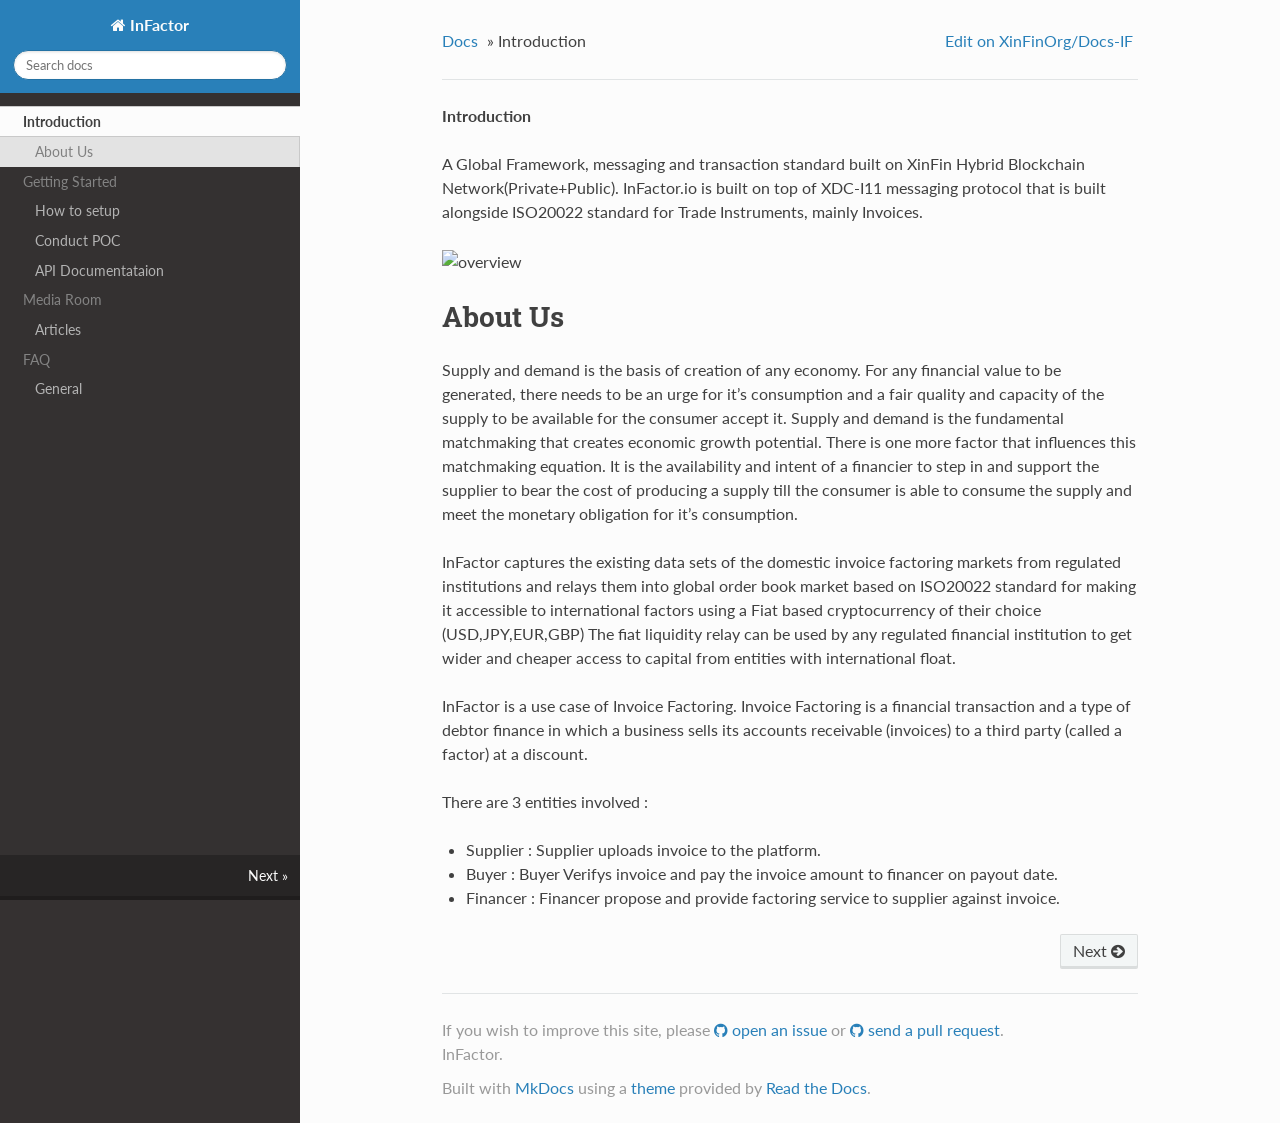
==== site/index.html @ 22b74831 "Site Uploaded" ====
<!DOCTYPE html>
<!--[if IE 8]><html class="no-js lt-ie9" lang="en" > <![endif]-->
<!--[if gt IE 8]><!--> <html class="no-js" lang="en" > <!--<![endif]-->
<head>
  <meta charset="utf-8">
  <meta http-equiv="X-UA-Compatible" content="IE=edge">
  <meta name="viewport" content="width=device-width, initial-scale=1.0">
  <meta name="description" content="InFactor is a use case of Invoice Factoring.">
  
  <link rel="shortcut icon" href="img/favicon.ico">
  <title>Introduction - InFactor</title>
  <link href='https://fonts.googleapis.com/css?family=Lato:400,700|Roboto+Slab:400,700|Inconsolata:400,700' rel='stylesheet' type='text/css'>

  <link rel="stylesheet" href="css/theme.css" type="text/css" />
  <link rel="stylesheet" href="css/theme_extra.css" type="text/css" />
  <link rel="stylesheet" href="//cdnjs.cloudflare.com/ajax/libs/highlight.js/9.12.0/styles/github.min.css">
  <link href="https://maxcdn.bootstrapcdn.com/font-awesome/4.6.1/css/font-awesome.min.css" rel="stylesheet">
  <link href="css/style.css" rel="stylesheet">
  
  <script>
    // Current page data
    var mkdocs_page_name = "Introduction";
    var mkdocs_page_input_path = "index.md";
    var mkdocs_page_url = "/";
  </script>
  
  <script src="js/jquery-2.1.1.min.js" defer></script>
  <script src="js/modernizr-2.8.3.min.js" defer></script>
  <script src="//cdnjs.cloudflare.com/ajax/libs/highlight.js/9.12.0/highlight.min.js"></script>
  <script>hljs.initHighlightingOnLoad();</script> 
  
</head>

<body class="wy-body-for-nav" role="document">

  <div class="wy-grid-for-nav">

    
    <nav data-toggle="wy-nav-shift" class="wy-nav-side stickynav">
      <div class="wy-side-nav-search">
        <a href="." class="icon icon-home"> InFactor</a>
        <div role="search">
  <form id ="rtd-search-form" class="wy-form" action="./search.html" method="get">
    <input type="text" name="q" placeholder="Search docs" title="Type search term here" />
  </form>
</div>
      </div>

      <div class="wy-menu wy-menu-vertical" data-spy="affix" role="navigation" aria-label="main navigation">
	<ul class="current">
	  
          
            <li class="toctree-l1 current">
		
    <a class="current" href=".">Introduction</a>
    <ul class="subnav">
            
    <li class="toctree-l2"><a href="#about-us">About Us</a></li>
    

    </ul>
	    </li>
          
            <li class="toctree-l1">
		
    <span class="caption-text">Getting Started</span>
    <ul class="subnav">
                <li class="">
                    
    <a class="" href="Guide/how_to_setup/">How to setup</a>
                </li>
                <li class="">
                    
    <a class="" href="Guide/Conduct_POC/">Conduct POC</a>
                </li>
                <li class="">
                    
    <a class="" href="Guide/API/">API Documentataion</a>
                </li>
    </ul>
	    </li>
          
            <li class="toctree-l1">
		
    <span class="caption-text">Media Room</span>
    <ul class="subnav">
                <li class="">
                    
    <a class="" href="Media/Articles/">Articles</a>
                </li>
    </ul>
	    </li>
          
            <li class="toctree-l1">
		
    <span class="caption-text">FAQ</span>
    <ul class="subnav">
                <li class="">
                    
    <a class="" href="faq/General/">General</a>
                </li>
    </ul>
	    </li>
          
        </ul>
      </div>
      &nbsp;
    </nav>

    <section data-toggle="wy-nav-shift" class="wy-nav-content-wrap">

      
      <nav class="wy-nav-top" role="navigation" aria-label="top navigation">
        <i data-toggle="wy-nav-top" class="fa fa-bars"></i>
        <a href=".">InFactor</a>
      </nav>

      
      <div class="wy-nav-content">
        <div class="rst-content">
          <div role="navigation" aria-label="breadcrumbs navigation">
  <ul class="wy-breadcrumbs">
    <li><a href=".">Docs</a> &raquo;</li>
    
      
    
    <li>Introduction</li>
    <li class="wy-breadcrumbs-aside">
      
        <a href="https://github.com/XinFinOrg/Docs-IF/edit/master/docs/index.md"> Edit on XinFinOrg/Docs-IF</a>
      
    </li>
  </ul>
  <hr/>
</div>
          <div role="main">
            <div class="section">
              
                <p><strong>Introduction</strong></p>
<p>A Global Framework, messaging and transaction standard built on XinFin Hybrid Blockchain Network(Private+Public).
InFactor.io is built on top of XDC-I11 messaging protocol that is built alongside ISO20022 standard for Trade Instruments, mainly Invoices. </p>
<p><img alt="overview" src="/assets/home.jpg" /></p>
<h1 id="about-us"><strong>About Us</strong><a class="headerlink" href="#about-us" title="Permanent link">&para;</a></h1>
<p>Supply and demand is the basis of creation of any economy. For any financial value to be generated, there needs to be an urge for it&rsquo;s consumption and a fair quality and capacity of the supply to be available for the consumer accept it. Supply and demand is the fundamental matchmaking that creates economic growth potential. There is one more factor that influences this matchmaking equation. It is the availability and intent of a financier to step in and support the supplier to bear the cost of producing a supply till the consumer is able to consume the supply and meet the monetary obligation for it&rsquo;s consumption.</p>
<p>InFactor captures the existing data sets of the domestic invoice factoring markets from regulated institutions and relays them into global order book market based on ISO20022 standard for making it accessible to international factors using a Fiat based cryptocurrency of their choice (USD,JPY,EUR,GBP) The fiat liquidity relay can be used by any regulated financial institution to get wider and cheaper access to capital from entities with international float. </p>
<p>InFactor is a use case of Invoice Factoring. Invoice Factoring is a financial transaction and a type of debtor finance in which a business sells its accounts receivable (invoices) to a third party (called a factor) at a discount.</p>
<p>There are 3 entities involved :</p>
<ul>
<li>
<p>Supplier : Supplier uploads invoice to the platform.</p>
</li>
<li>
<p>Buyer : Buyer Verifys invoice and pay the invoice amount to financer on payout date.</p>
</li>
<li>
<p>Financer : Financer propose and provide factoring service to supplier against invoice.</p>
</li>
</ul>
              
            </div>
          </div>
          <footer>
  
    <div class="rst-footer-buttons" role="navigation" aria-label="footer navigation">
      
        <a href="Guide/how_to_setup/" class="btn btn-neutral float-right" title="How to setup">Next <span class="icon icon-circle-arrow-right"></span></a>
      
      
    </div>
  

  <hr/>

  <div role="contentinfo">
    <!-- Copyright etc -->
    
      <p>If you wish to improve this site, please <a href="https://github.com/XinFinOrg/Docs-IF/issues/new"><i class="fa fa-github"></i> open an issue</a> or <a href="https://github.com/XinFinOrg/Docs-IF/issues/compare"><i class="fa fa-github"></i> send a pull request</a>.<br>InFactor.</p>
    
  </div>

  Built with <a href="http://www.mkdocs.org">MkDocs</a> using a <a href="https://github.com/snide/sphinx_rtd_theme">theme</a> provided by <a href="https://readthedocs.org">Read the Docs</a>.
</footer>
      
        </div>
      </div>

    </section>

  </div>

  <div class="rst-versions" role="note" style="cursor: pointer">
    <span class="rst-current-version" data-toggle="rst-current-version">
      
      
      
        <span style="margin-left: 15px"><a href="Guide/how_to_setup/" style="color: #fcfcfc">Next &raquo;</a></span>
      
    </span>
</div>
    <script>var base_url = '.';</script>
    <script src="js/theme.js" defer></script>
      <script src="js/MathJax.js?config=TeX-AMS_HTML" defer></script>
      <script src="search/main.js" defer></script>

</body>
</html>

<!--
MkDocs version : 1.0.4
Build Date UTC : 2019-03-15 07:46:14
-->
---- site/css/theme.css ----
/*
 * This file is copied from the upstream ReadTheDocs Sphinx
 * theme. To aid upgradability this file should *not* be edited.
 * modifications we need should be included in theme_extra.css.
 *
 * https://github.com/rtfd/readthedocs.org/blob/master/readthedocs/core/static/core/css/theme.css
 */

*{-webkit-box-sizing:border-box;-moz-box-sizing:border-box;box-sizing:border-box}article,aside,details,figcaption,figure,footer,header,hgroup,nav,section{display:block}audio,canvas,video{display:inline-block;*display:inline;*zoom:1}audio:not([controls]){display:none}[hidden]{display:none}*{-webkit-box-sizing:border-box;-moz-box-sizing:border-box;box-sizing:border-box}html{font-size:100%;-webkit-text-size-adjust:100%;-ms-text-size-adjust:100%}body{margin:0}a:hover,a:active{outline:0}abbr[title]{border-bottom:1px dotted}b,strong{font-weight:bold}blockquote{margin:0}dfn{font-style:italic}ins{background:#ff9;color:#000;text-decoration:none}mark{background:#ff0;color:#000;font-style:italic;font-weight:bold}pre,code,.rst-content tt,kbd,samp{font-family:monospace,serif;_font-family:"courier new",monospace;font-size:1em}pre{white-space:pre}q{quotes:none}q:before,q:after{content:"";content:none}small{font-size:85%}sub,sup{font-size:75%;line-height:0;position:relative;vertical-align:baseline}sup{top:-0.5em}sub{bottom:-0.25em}ul,ol,dl{margin:0;padding:0;list-style:none;list-style-image:none}li{list-style:none}dd{margin:0}img{border:0;-ms-interpolation-mode:bicubic;vertical-align:middle;max-width:100%}svg:not(:root){overflow:hidden}figure{margin:0}form{margin:0}fieldset{border:0;margin:0;padding:0}label{cursor:pointer}legend{border:0;*margin-left:-7px;padding:0;white-space:normal}button,input,select,textarea{font-size:100%;margin:0;vertical-align:baseline;*vertical-align:middle}button,input{line-height:normal}button,input[type="button"],input[type="reset"],input[type="submit"]{cursor:pointer;-webkit-appearance:button;*overflow:visible}button[disabled],input[disabled]{cursor:default}input[type="checkbox"],input[type="radio"]{box-sizing:border-box;padding:0;*width:13px;*height:13px}input[type="search"]{-webkit-appearance:textfield;-moz-box-sizing:content-box;-webkit-box-sizing:content-box;box-sizing:content-box}input[type="search"]::-webkit-search-decoration,input[type="search"]::-webkit-search-cancel-button{-webkit-appearance:none}button::-moz-focus-inner,input::-moz-focus-inner{border:0;padding:0}textarea{overflow:auto;vertical-align:top;resize:vertical}table{border-collapse:collapse;border-spacing:0}td{vertical-align:top}.chromeframe{margin:0.2em 0;background:#ccc;color:#000;padding:0.2em 0}.ir{display:block;border:0;text-indent:-999em;overflow:hidden;background-color:transparent;background-repeat:no-repeat;text-align:left;direction:ltr;*line-height:0}.ir br{display:none}.hidden{display:none !important;visibility:hidden}.visuallyhidden{border:0;clip:rect(0 0 0 0);height:1px;margin:-1px;overflow:hidden;padding:0;position:absolute;width:1px}.visuallyhidden.focusable:active,.visuallyhidden.focusable:focus{clip:auto;height:auto;margin:0;overflow:visible;position:static;width:auto}.invisible{visibility:hidden}.relative{position:relative}big,small{font-size:100%}@media print{html,body,section{background:none !important}*{box-shadow:none !important;text-shadow:none !important;filter:none !important;-ms-filter:none !important}a,a:visited{text-decoration:underline}.ir a:after,a[href^="javascript:"]:after,a[href^="#"]:after{content:""}pre,blockquote{page-break-inside:avoid}thead{display:table-header-group}tr,img{page-break-inside:avoid}img{max-width:100% !important}@page{margin:0.5cm}p,h2,h3{orphans:3;widows:3}h2,h3{page-break-after:avoid}}.fa:before,.rst-content .admonition-title:before,.rst-content h1 .headerlink:before,.rst-content h2 .headerlink:before,.rst-content h3 .headerlink:before,.rst-content h4 .headerlink:before,.rst-content h5 .headerlink:before,.rst-content h6 .headerlink:before,.rst-content dl dt .headerlink:before,.icon:before,.wy-dropdown .caret:before,.wy-inline-validate.wy-inline-validate-success .wy-input-context:before,.wy-inline-validate.wy-inline-validate-danger .wy-input-context:before,.wy-inline-validate.wy-inline-validate-warning .wy-input-context:before,.wy-inline-validate.wy-inline-validate-info .wy-input-context:before,.wy-alert,.rst-content .note,.rst-content .attention,.rst-content .caution,.rst-content .danger,.rst-content .error,.rst-content .hint,.rst-content .important,.rst-content .tip,.rst-content .warning,.rst-content .seealso,.rst-content .admonition-todo,.btn,input[type="text"],input[type="password"],input[type="email"],input[type="url"],input[type="date"],input[type="month"],input[type="time"],input[type="datetime"],input[type="datetime-local"],input[type="week"],input[type="number"],input[type="search"],input[type="tel"],input[type="color"],select,textarea,.wy-menu-vertical li.on a,.wy-menu-vertical li.current>a,.wy-side-nav-search>a,.wy-side-nav-search .wy-dropdown>a,.wy-nav-top a{-webkit-font-smoothing:antialiased}.clearfix{*zoom:1}.clearfix:before,.clearfix:after{display:table;content:""}.clearfix:after{clear:both}/*!
 *  Font Awesome 4.1.0 by @davegandy - http://fontawesome.io - @fontawesome
 *  License - http://fontawesome.io/license (Font: SIL OFL 1.1, CSS: MIT License)
 */@font-face{font-family:'FontAwesome';src:url("../fonts/fontawesome-webfont.eot?v=4.1.0");src:url("../fonts/fontawesome-webfont.eot?#iefix&v=4.1.0") format("embedded-opentype"),url("../fonts/fontawesome-webfont.woff?v=4.1.0") format("woff"),url("../fonts/fontawesome-webfont.ttf?v=4.1.0") format("truetype"),url("../fonts/fontawesome-webfont.svg?v=4.1.0#fontawesomeregular") format("svg");font-weight:normal;font-style:normal}.fa,.rst-content .admonition-title,.rst-content h1 .headerlink,.rst-content h2 .headerlink,.rst-content h3 .headerlink,.rst-content h4 .headerlink,.rst-content h5 .headerlink,.rst-content h6 .headerlink,.rst-content dl dt .headerlink,.icon{display:inline-block;font-family:FontAwesome;font-style:normal;font-weight:normal;line-height:1;-webkit-font-smoothing:antialiased;-moz-osx-font-smoothing:grayscale}.fa-lg{font-size:1.33333em;line-height:0.75em;vertical-align:-15%}.fa-2x{font-size:2em}.fa-3x{font-size:3em}.fa-4x{font-size:4em}.fa-5x{font-size:5em}.fa-fw{width:1.28571em;text-align:center}.fa-ul{padding-left:0;margin-left:2.14286em;list-style-type:none}.fa-ul>li{position:relative}.fa-li{position:absolute;left:-2.14286em;width:2.14286em;top:0.14286em;text-align:center}.fa-li.fa-lg{left:-1.85714em}.fa-border{padding:.2em .25em .15em;border:solid 0.08em #eee;border-radius:.1em}.pull-right{float:right}.pull-left{float:left}.fa.pull-left,.rst-content .pull-left.admonition-title,.rst-content h1 .pull-left.headerlink,.rst-content h2 .pull-left.headerlink,.rst-content h3 .pull-left.headerlink,.rst-content h4 .pull-left.headerlink,.rst-content h5 .pull-left.headerlink,.rst-content h6 .pull-left.headerlink,.rst-content dl dt .pull-left.headerlink,.pull-left.icon{margin-right:.3em}.fa.pull-right,.rst-content .pull-right.admonition-title,.rst-content h1 .pull-right.headerlink,.rst-content h2 .pull-right.headerlink,.rst-content h3 .pull-right.headerlink,.rst-content h4 .pull-right.headerlink,.rst-content h5 .pull-right.headerlink,.rst-content h6 .pull-right.headerlink,.rst-content dl dt .pull-right.headerlink,.pull-right.icon{margin-left:.3em}.fa-spin{-webkit-animation:spin 2s infinite linear;-moz-animation:spin 2s infinite linear;-o-animation:spin 2s infinite linear;animation:spin 2s infinite linear}@-moz-keyframes spin{0%{-moz-transform:rotate(0deg)}100%{-moz-transform:rotate(359deg)}}@-webkit-keyframes spin{0%{-webkit-transform:rotate(0deg)}100%{-webkit-transform:rotate(359deg)}}@-o-keyframes spin{0%{-o-transform:rotate(0deg)}100%{-o-transform:rotate(359deg)}}@keyframes spin{0%{-webkit-transform:rotate(0deg);transform:rotate(0deg)}100%{-webkit-transform:rotate(359deg);transform:rotate(359deg)}}.fa-rotate-90{filter:progid:DXImageTransform.Microsoft.BasicImage(rotation=1);-webkit-transform:rotate(90deg);-moz-transform:rotate(90deg);-ms-transform:rotate(90deg);-o-transform:rotate(90deg);transform:rotate(90deg)}.fa-rotate-180{filter:progid:DXImageTransform.Microsoft.BasicImage(rotation=2);-webkit-transform:rotate(180deg);-moz-transform:rotate(180deg);-ms-transform:rotate(180deg);-o-transform:rotate(180deg);transform:rotate(180deg)}.fa-rotate-270{filter:progid:DXImageTransform.Microsoft.BasicImage(rotation=3);-webkit-transform:rotate(270deg);-moz-transform:rotate(270deg);-ms-transform:rotate(270deg);-o-transform:rotate(270deg);transform:rotate(270deg)}.fa-flip-horizontal{filter:progid:DXImageTransform.Microsoft.BasicImage(rotation=0);-webkit-transform:scale(-1, 1);-moz-transform:scale(-1, 1);-ms-transform:scale(-1, 1);-o-transform:scale(-1, 1);transform:scale(-1, 1)}.fa-flip-vertical{filter:progid:DXImageTransform.Microsoft.BasicImage(rotation=2);-webkit-transform:scale(1, -1);-moz-transform:scale(1, -1);-ms-transform:scale(1, -1);-o-transform:scale(1, -1);transform:scale(1, -1)}.fa-stack{position:relative;display:inline-block;width:2em;height:2em;line-height:2em;vertical-align:middle}.fa-stack-1x,.fa-stack-2x{position:absolute;left:0;width:100%;text-align:center}.fa-stack-1x{line-height:inherit}.fa-stack-2x{font-size:2em}.fa-inverse{color:#fff}.fa-glass:before{content:""}.fa-music:before{content:""}.fa-search:before,.icon-search:before{content:""}.fa-envelope-o:before{content:""}.fa-heart:before{content:""}.fa-star:before{content:""}.fa-star-o:before{content:""}.fa-user:before{content:""}.fa-film:before{content:""}.fa-th-large:before{content:""}.fa-th:before{content:""}.fa-th-list:before{content:""}.fa-check:before{content:""}.fa-times:before{content:""}.fa-search-plus:before{content:""}.fa-search-minus:before{content:""}.fa-power-off:before{content:""}.fa-signal:before{content:""}.fa-gear:before,.fa-cog:before{content:""}.fa-trash-o:before{content:""}.fa-home:before,.icon-home:before{content:""}.fa-file-o:before{content:""}.fa-clock-o:before{content:""}.fa-road:before{content:""}.fa-download:before{content:""}.fa-arrow-circle-o-down:before{content:""}.fa-arrow-circle-o-up:before{content:""}.fa-inbox:before{content:""}.fa-play-circle-o:before{content:""}.fa-rotate-right:before,.fa-repeat:before{content:""}.fa-refresh:before{content:""}.fa-list-alt:before{content:""}.fa-lock:before{content:""}.fa-flag:before{content:""}.fa-headphones:before{content:""}.fa-volume-off:before{content:""}.fa-volume-down:before{content:""}.fa-volume-up:before{content:""}.fa-qrcode:before{content:""}.fa-barcode:before{content:""}.fa-tag:before{content:""}.fa-tags:before{content:""}.fa-book:before,.icon-book:before{content:""}.fa-bookmark:before{content:""}.fa-print:before{content:""}.fa-camera:before{content:""}.fa-font:before{content:""}.fa-bold:before{content:""}.fa-italic:before{content:""}.fa-text-height:before{content:""}.fa-text-width:before{content:""}.fa-align-left:before{content:""}.fa-align-center:before{content:""}.fa-align-right:before{content:""}.fa-align-justify:before{content:""}.fa-list:before{content:""}.fa-dedent:before,.fa-outdent:before{content:""}.fa-indent:before{content:""}.fa-video-camera:before{content:""}.fa-photo:before,.fa-image:before,.fa-picture-o:before{content:""}.fa-pencil:before{content:""}.fa-map-marker:before{content:""}.fa-adjust:before{content:""}.fa-tint:before{content:""}.fa-edit:before,.fa-pencil-square-o:before{content:""}.fa-share-square-o:before{content:""}.fa-check-square-o:before{content:""}.fa-arrows:before{content:""}.fa-step-backward:before{content:""}.fa-fast-backward:before{content:""}.fa-backward:before{content:""}.fa-play:before{content:""}.fa-pause:before{content:""}.fa-stop:before{content:""}.fa-forward:before{content:""}.fa-fast-forward:before{content:""}.fa-step-forward:before{content:""}.fa-eject:before{content:""}.fa-chevron-left:before{content:""}.fa-chevron-right:before{content:""}.fa-plus-circle:before{content:""}.fa-minus-circle:before{content:""}.fa-times-circle:before,.wy-inline-validate.wy-inline-validate-danger .wy-input-context:before{content:""}.fa-check-circle:before,.wy-inline-validate.wy-inline-validate-success .wy-input-context:before{content:""}.fa-question-circle:before{content:""}.fa-info-circle:before{content:""}.fa-crosshairs:before{content:""}.fa-times-circle-o:before{content:""}.fa-check-circle-o:before{content:""}.fa-ban:before{content:""}.fa-arrow-left:before{content:""}.fa-arrow-right:before{content:""}.fa-arrow-up:before{content:""}.fa-arrow-down:before{content:""}.fa-mail-forward:before,.fa-share:before{content:""}.fa-expand:before{content:""}.fa-compress:before{content:""}.fa-plus:before{content:""}.fa-minus:before{content:""}.fa-asterisk:before{content:""}.fa-exclamation-circle:before,.wy-inline-validate.wy-inline-validate-warning .wy-input-context:before,.wy-inline-validate.wy-inline-validate-info .wy-input-context:before,.rst-content .admonition-title:before{content:""}.fa-gift:before{content:""}.fa-leaf:before{content:""}.fa-fire:before,.icon-fire:before{content:""}.fa-eye:before{content:""}.fa-eye-slash:before{content:""}.fa-warning:before,.fa-exclamation-triangle:before{content:""}.fa-plane:before{content:""}.fa-calendar:before{content:""}.fa-random:before{content:""}.fa-comment:before{content:""}.fa-magnet:before{content:""}.fa-chevron-up:before{content:""}.fa-chevron-down:before{content:""}.fa-retweet:before{content:""}.fa-shopping-cart:before{content:""}.fa-folder:before{content:""}.fa-folder-open:before{content:""}.fa-arrows-v:before{content:""}.fa-arrows-h:before{content:""}.fa-bar-chart-o:before{content:""}.fa-twitter-square:before{content:""}.fa-facebook-square:before{content:""}.fa-camera-retro:before{content:""}.fa-key:before{content:""}.fa-gears:before,.fa-cogs:before{content:""}.fa-comments:before{content:""}.fa-thumbs-o-up:before{content:""}.fa-thumbs-o-down:before{content:""}.fa-star-half:before{content:""}.fa-heart-o:before{content:""}.fa-sign-out:before{content:""}.fa-linkedin-square:before{content:""}.fa-thumb-tack:before{content:""}.fa-external-link:before{content:""}.fa-sign-in:before{content:""}.fa-trophy:before{content:""}.fa-github-square:before{content:""}.fa-upload:before{content:""}.fa-lemon-o:before{content:""}.fa-phone:before{content:""}.fa-square-o:before{content:""}.fa-bookmark-o:before{content:""}.fa-phone-square:before{content:""}.fa-twitter:before{content:""}.fa-facebook:before{content:""}.fa-github:before,.icon-github:before{content:""}.fa-unlock:before{content:""}.fa-credit-card:before{content:""}.fa-rss:before{content:""}.fa-hdd-o:before{content:""}.fa-bullhorn:before{content:""}.fa-bell:before{content:""}.fa-certificate:before{content:""}.fa-hand-o-right:before{content:""}.fa-hand-o-left:before{content:""}.fa-hand-o-up:before{content:""}.fa-hand-o-down:before{content:""}.fa-arrow-circle-left:before,.icon-circle-arrow-left:before{content:""}.fa-arrow-circle-right:before,.icon-circle-arrow-right:before{content:""}.fa-arrow-circle-up:before{content:""}.fa-arrow-circle-down:before{content:""}.fa-globe:before{content:""}.fa-wrench:before{content:""}.fa-tasks:before{content:""}.fa-filter:before{content:""}.fa-briefcase:before{content:""}.fa-arrows-alt:before{content:""}.fa-group:before,.fa-users:before{content:""}.fa-chain:before,.fa-link:before,.icon-link:before{content:""}.fa-cloud:before{content:""}.fa-flask:before{content:""}.fa-cut:before,.fa-scissors:before{content:""}.fa-copy:before,.fa-files-o:before{content:""}.fa-paperclip:before{content:""}.fa-save:before,.fa-floppy-o:before{content:""}.fa-square:before{content:""}.fa-navicon:before,.fa-reorder:before,.fa-bars:before{content:""}.fa-list-ul:before{content:""}.fa-list-ol:before{content:""}.fa-strikethrough:before{content:""}.fa-underline:before{content:""}.fa-table:before{content:""}.fa-magic:before{content:""}.fa-truck:before{content:""}.fa-pinterest:before{content:""}.fa-pinterest-square:before{content:""}.fa-google-plus-square:before{content:""}.fa-google-plus:before{content:""}.fa-money:before{content:""}.fa-caret-down:before,.wy-dropdown .caret:before,.icon-caret-down:before{content:""}.fa-caret-up:before{content:""}.fa-caret-left:before{content:""}.fa-caret-right:before{content:""}.fa-columns:before{content:""}.fa-unsorted:before,.fa-sort:before{content:""}.fa-sort-down:before,.fa-sort-desc:before{content:""}.fa-sort-up:before,.fa-sort-asc:before{content:""}.fa-envelope:before{content:""}.fa-linkedin:before{content:""}.fa-rotate-left:before,.fa-undo:before{content:""}.fa-legal:before,.fa-gavel:before{content:""}.fa-dashboard:before,.fa-tachometer:before{content:""}.fa-comment-o:before{content:""}.fa-comments-o:before{content:""}.fa-flash:before,.fa-bolt:before{content:""}.fa-sitemap:before{content:""}.fa-umbrella:before{content:""}.fa-paste:before,.fa-clipboard:before{content:""}.fa-lightbulb-o:before{content:""}.fa-exchange:before{content:""}.fa-cloud-download:before{content:""}.fa-cloud-upload:before{content:""}.fa-user-md:before{content:""}.fa-stethoscope:before{content:""}.fa-suitcase:before{content:""}.fa-bell-o:before{content:""}.fa-coffee:before{content:""}.fa-cutlery:before{content:""}.fa-file-text-o:before{content:""}.fa-building-o:before{content:""}.fa-hospital-o:before{content:""}.fa-ambulance:before{content:""}.fa-medkit:before{content:""}.fa-fighter-jet:before{content:""}.fa-beer:before{content:""}.fa-h-square:before{content:""}.fa-plus-square:before{content:""}.fa-angle-double-left:before{content:""}.fa-angle-double-right:before{content:""}.fa-angle-double-up:before{content:""}.fa-angle-double-down:before{content:""}.fa-angle-left:before{content:""}.fa-angle-right:before{content:""}.fa-angle-up:before{content:""}.fa-angle-down:before{content:""}.fa-desktop:before{content:""}.fa-laptop:before{content:""}.fa-tablet:before{content:""}.fa-mobile-phone:before,.fa-mobile:before{content:""}.fa-circle-o:before{content:""}.fa-quote-left:before{content:""}.fa-quote-right:before{content:""}.fa-spinner:before{content:""}.fa-circle:before{content:""}.fa-mail-reply:before,.fa-reply:before{content:""}.fa-github-alt:before{content:""}.fa-folder-o:before{content:""}.fa-folder-open-o:before{content:""}.fa-smile-o:before{content:""}.fa-frown-o:before{content:""}.fa-meh-o:before{content:""}.fa-gamepad:before{content:""}.fa-keyboard-o:before{content:""}.fa-flag-o:before{content:""}.fa-flag-checkered:before{content:""}.fa-terminal:before{content:""}.fa-code:before{content:""}.fa-mail-reply-all:before,.fa-reply-all:before{content:""}.fa-star-half-empty:before,.fa-star-half-full:before,.fa-star-half-o:before{content:""}.fa-location-arrow:before{content:""}.fa-crop:before{content:""}.fa-code-fork:before{content:""}.fa-unlink:before,.fa-chain-broken:before{content:""}.fa-question:before{content:""}.fa-info:before{content:""}.fa-exclamation:before{content:""}.fa-superscript:before{content:""}.fa-subscript:before{content:""}.fa-eraser:before{content:""}.fa-puzzle-piece:before{content:""}.fa-microphone:before{content:""}.fa-microphone-slash:before{content:""}.fa-shield:before{content:""}.fa-calendar-o:before{content:""}.fa-fire-extinguisher:before{content:""}.fa-rocket:before{content:""}.fa-maxcdn:before{content:""}.fa-chevron-circle-left:before{content:""}.fa-chevron-circle-right:before{content:""}.fa-chevron-circle-up:before{content:""}.fa-chevron-circle-down:before{content:""}.fa-html5:before{content:""}.fa-css3:before{content:""}.fa-anchor:before{content:""}.fa-unlock-alt:before{content:""}.fa-bullseye:before{content:""}.fa-ellipsis-h:before{content:""}.fa-ellipsis-v:before{content:""}.fa-rss-square:before{content:""}.fa-play-circle:before{content:""}.fa-ticket:before{content:""}.fa-minus-square:before{content:""}.fa-minus-square-o:before{content:""}.fa-level-up:before{content:""}.fa-level-down:before{content:""}.fa-check-square:before{content:""}.fa-pencil-square:before{content:""}.fa-external-link-square:before{content:""}.fa-share-square:before{content:""}.fa-compass:before{content:""}.fa-toggle-down:before,.fa-caret-square-o-down:before{content:""}.fa-toggle-up:before,.fa-caret-square-o-up:before{content:""}.fa-toggle-right:before,.fa-caret-square-o-right:before{content:""}.fa-euro:before,.fa-eur:before{content:""}.fa-gbp:before{content:""}.fa-dollar:before,.fa-usd:before{content:""}.fa-rupee:before,.fa-inr:before{content:""}.fa-cny:before,.fa-rmb:before,.fa-yen:before,.fa-jpy:before{content:""}.fa-ruble:before,.fa-rouble:before,.fa-rub:before{content:""}.fa-won:before,.fa-krw:before{content:""}.fa-bitcoin:before,.fa-btc:before{content:""}.fa-file:before{content:""}.fa-file-text:before{content:""}.fa-sort-alpha-asc:before{content:""}.fa-sort-alpha-desc:before{content:""}.fa-sort-amount-asc:before{content:""}.fa-sort-amount-desc:before{content:""}.fa-sort-numeric-asc:before{content:""}.fa-sort-numeric-desc:before{content:""}.fa-thumbs-up:before{content:""}.fa-thumbs-down:before{content:""}.fa-youtube-square:before{content:""}.fa-youtube:before{content:""}.fa-xing:before{content:""}.fa-xing-square:before{content:""}.fa-youtube-play:before{content:""}.fa-dropbox:before{content:""}.fa-stack-overflow:before{content:""}.fa-instagram:before{content:""}.fa-flickr:before{content:""}.fa-adn:before{content:""}.fa-bitbucket:before,.icon-bitbucket:before{content:""}.fa-bitbucket-square:before{content:""}.fa-tumblr:before{content:""}.fa-tumblr-square:before{content:""}.fa-long-arrow-down:before{content:""}.fa-long-arrow-up:before{content:""}.fa-long-arrow-left:before{content:""}.fa-long-arrow-right:before{content:""}.fa-apple:before{content:""}.fa-windows:before{content:""}.fa-android:before{content:""}.fa-linux:before{content:""}.fa-dribbble:before{content:""}.fa-skype:before{content:""}.fa-foursquare:before{content:""}.fa-trello:before{content:""}.fa-female:before{content:""}.fa-male:before{content:""}.fa-gittip:before{content:""}.fa-sun-o:before{content:""}.fa-moon-o:before{content:""}.fa-archive:before{content:""}.fa-bug:before{content:""}.fa-vk:before{content:""}.fa-weibo:before{content:""}.fa-renren:before{content:""}.fa-pagelines:before{content:""}.fa-stack-exchange:before{content:""}.fa-arrow-circle-o-right:before{content:""}.fa-arrow-circle-o-left:before{content:""}.fa-toggle-left:before,.fa-caret-square-o-left:before{content:""}.fa-dot-circle-o:before{content:""}.fa-wheelchair:before{content:""}.fa-vimeo-square:before{content:""}.fa-turkish-lira:before,.fa-try:before{content:""}.fa-plus-square-o:before{content:""}.fa-space-shuttle:before{content:""}.fa-slack:before{content:""}.fa-envelope-square:before{content:""}.fa-wordpress:before{content:""}.fa-openid:before{content:""}.fa-institution:before,.fa-bank:before,.fa-university:before{content:""}.fa-mortar-board:before,.fa-graduation-cap:before{content:""}.fa-yahoo:before{content:""}.fa-google:before{content:""}.fa-reddit:before{content:""}.fa-reddit-square:before{content:""}.fa-stumbleupon-circle:before{content:""}.fa-stumbleupon:before{content:""}.fa-delicious:before{content:""}.fa-digg:before{content:""}.fa-pied-piper-square:before,.fa-pied-piper:before{content:""}.fa-pied-piper-alt:before{content:""}.fa-drupal:before{content:""}.fa-joomla:before{content:""}.fa-language:before{content:""}.fa-fax:before{content:""}.fa-building:before{content:""}.fa-child:before{content:""}.fa-paw:before{content:""}.fa-spoon:before{content:""}.fa-cube:before{content:""}.fa-cubes:before{content:""}.fa-behance:before{content:""}.fa-behance-square:before{content:""}.fa-steam:before{content:""}.fa-steam-square:before{content:""}.fa-recycle:before{content:""}.fa-automobile:before,.fa-car:before{content:""}.fa-cab:before,.fa-taxi:before{content:""}.fa-tree:before{content:""}.fa-spotify:before{content:""}.fa-deviantart:before{content:""}.fa-soundcloud:before{content:""}.fa-database:before{content:""}.fa-file-pdf-o:before{content:""}.fa-file-word-o:before{content:""}.fa-file-excel-o:before{content:""}.fa-file-powerpoint-o:before{content:""}.fa-file-photo-o:before,.fa-file-picture-o:before,.fa-file-image-o:before{content:""}.fa-file-zip-o:before,.fa-file-archive-o:before{content:""}.fa-file-sound-o:before,.fa-file-audio-o:before{content:""}.fa-file-movie-o:before,.fa-file-video-o:before{content:""}.fa-file-code-o:before{content:""}.fa-vine:before{content:""}.fa-codepen:before{content:""}.fa-jsfiddle:before{content:""}.fa-life-bouy:before,.fa-life-saver:before,.fa-support:before,.fa-life-ring:before{content:""}.fa-circle-o-notch:before{content:""}.fa-ra:before,.fa-rebel:before{content:""}.fa-ge:before,.fa-empire:before{content:""}.fa-git-square:before{content:""}.fa-git:before{content:""}.fa-hacker-news:before{content:""}.fa-tencent-weibo:before{content:""}.fa-qq:before{content:""}.fa-wechat:before,.fa-weixin:before{content:""}.fa-send:before,.fa-paper-plane:before{content:""}.fa-send-o:before,.fa-paper-plane-o:before{content:""}.fa-history:before{content:""}.fa-circle-thin:before{content:""}.fa-header:before{content:""}.fa-paragraph:before{content:""}.fa-sliders:before{content:""}.fa-share-alt:before{content:""}.fa-share-alt-square:before{content:""}.fa-bomb:before{content:""}.fa,.rst-content .admonition-title,.rst-content h1 .headerlink,.rst-content h2 .headerlink,.rst-content h3 .headerlink,.rst-content h4 .headerlink,.rst-content h5 .headerlink,.rst-content h6 .headerlink,.rst-content dl dt .headerlink,.icon,.wy-dropdown .caret,.wy-inline-validate.wy-inline-validate-success .wy-input-context,.wy-inline-validate.wy-inline-validate-danger .wy-input-context,.wy-inline-validate.wy-inline-validate-warning .wy-input-context,.wy-inline-validate.wy-inline-validate-info .wy-input-context{font-family:inherit}.fa:before,.rst-content .admonition-title:before,.rst-content h1 .headerlink:before,.rst-content h2 .headerlink:before,.rst-content h3 .headerlink:before,.rst-content h4 .headerlink:before,.rst-content h5 .headerlink:before,.rst-content h6 .headerlink:before,.rst-content dl dt .headerlink:before,.icon:before,.wy-dropdown .caret:before,.wy-inline-validate.wy-inline-validate-success .wy-input-context:before,.wy-inline-validate.wy-inline-validate-danger .wy-input-context:before,.wy-inline-validate.wy-inline-validate-warning .wy-input-context:before,.wy-inline-validate.wy-inline-validate-info .wy-input-context:before{font-family:"FontAwesome";display:inline-block;font-style:normal;font-weight:normal;line-height:1;text-decoration:inherit}a .fa,a .rst-content .admonition-title,.rst-content a .admonition-title,a .rst-content h1 .headerlink,.rst-content h1 a .headerlink,a .rst-content h2 .headerlink,.rst-content h2 a .headerlink,a .rst-content h3 .headerlink,.rst-content h3 a .headerlink,a .rst-content h4 .headerlink,.rst-content h4 a .headerlink,a .rst-content h5 .headerlink,.rst-content h5 a .headerlink,a .rst-content h6 .headerlink,.rst-content h6 a .headerlink,a .rst-content dl dt .headerlink,.rst-content dl dt a .headerlink,a .icon{display:inline-block;text-decoration:inherit}.btn .fa,.btn .rst-content .admonition-title,.rst-content .btn .admonition-title,.btn .rst-content h1 .headerlink,.rst-content h1 .btn .headerlink,.btn .rst-content h2 .headerlink,.rst-content h2 .btn .headerlink,.btn .rst-content h3 .headerlink,.rst-content h3 .btn .headerlink,.btn .rst-content h4 .headerlink,.rst-content h4 .btn .headerlink,.btn .rst-content h5 .headerlink,.rst-content h5 .btn .headerlink,.btn .rst-content h6 .headerlink,.rst-content h6 .btn .headerlink,.btn .rst-content dl dt .headerlink,.rst-content dl dt .btn .headerlink,.btn .icon,.nav .fa,.nav .rst-content .admonition-title,.rst-content .nav .admonition-title,.nav .rst-content h1 .headerlink,.rst-content h1 .nav .headerlink,.nav .rst-content h2 .headerlink,.rst-content h2 .nav .headerlink,.nav .rst-content h3 .headerlink,.rst-content h3 .nav .headerlink,.nav .rst-content h4 .headerlink,.rst-content h4 .nav .headerlink,.nav .rst-content h5 .headerlink,.rst-content h5 .nav .headerlink,.nav .rst-content h6 .headerlink,.rst-content h6 .nav .headerlink,.nav .rst-content dl dt .headerlink,.rst-content dl dt .nav .headerlink,.nav .icon{display:inline}.btn .fa.fa-large,.btn .rst-content .fa-large.admonition-title,.rst-content .btn .fa-large.admonition-title,.btn .rst-content h1 .fa-large.headerlink,.rst-content h1 .btn .fa-large.headerlink,.btn .rst-content h2 .fa-large.headerlink,.rst-content h2 .btn .fa-large.headerlink,.btn .rst-content h3 .fa-large.headerlink,.rst-content h3 .btn .fa-large.headerlink,.btn .rst-content h4 .fa-large.headerlink,.rst-content h4 .btn .fa-large.headerlink,.btn .rst-content h5 .fa-large.headerlink,.rst-content h5 .btn .fa-large.headerlink,.btn .rst-content h6 .fa-large.headerlink,.rst-content h6 .btn .fa-large.headerlink,.btn .rst-content dl dt .fa-large.headerlink,.rst-content dl dt .btn .fa-large.headerlink,.btn .fa-large.icon,.nav .fa.fa-large,.nav .rst-content .fa-large.admonition-title,.rst-content .nav .fa-large.admonition-title,.nav .rst-content h1 .fa-large.headerlink,.rst-content h1 .nav .fa-large.headerlink,.nav .rst-content h2 .fa-large.headerlink,.rst-content h2 .nav .fa-large.headerlink,.nav .rst-content h3 .fa-large.headerlink,.rst-content h3 .nav .fa-large.headerlink,.nav .rst-content h4 .fa-large.headerlink,.rst-content h4 .nav .fa-large.headerlink,.nav .rst-content h5 .fa-large.headerlink,.rst-content h5 .nav .fa-large.headerlink,.nav .rst-content h6 .fa-large.headerlink,.rst-content h6 .nav .fa-large.headerlink,.nav .rst-content dl dt .fa-large.headerlink,.rst-content dl dt .nav .fa-large.headerlink,.nav .fa-large.icon{line-height:0.9em}.btn .fa.fa-spin,.btn .rst-content .fa-spin.admonition-title,.rst-content .btn .fa-spin.admonition-title,.btn .rst-content h1 .fa-spin.headerlink,.rst-content h1 .btn .fa-spin.headerlink,.btn .rst-content h2 .fa-spin.headerlink,.rst-content h2 .btn .fa-spin.headerlink,.btn .rst-content h3 .fa-spin.headerlink,.rst-content h3 .btn .fa-spin.headerlink,.btn .rst-content h4 .fa-spin.headerlink,.rst-content h4 .btn .fa-spin.headerlink,.btn .rst-content h5 .fa-spin.headerlink,.rst-content h5 .btn .fa-spin.headerlink,.btn .rst-content h6 .fa-spin.headerlink,.rst-content h6 .btn .fa-spin.headerlink,.btn .rst-content dl dt .fa-spin.headerlink,.rst-content dl dt .btn .fa-spin.headerlink,.btn .fa-spin.icon,.nav .fa.fa-spin,.nav .rst-content .fa-spin.admonition-title,.rst-content .nav .fa-spin.admonition-title,.nav .rst-content h1 .fa-spin.headerlink,.rst-content h1 .nav .fa-spin.headerlink,.nav .rst-content h2 .fa-spin.headerlink,.rst-content h2 .nav .fa-spin.headerlink,.nav .rst-content h3 .fa-spin.headerlink,.rst-content h3 .nav .fa-spin.headerlink,.nav .rst-content h4 .fa-spin.headerlink,.rst-content h4 .nav .fa-spin.headerlink,.nav .rst-content h5 .fa-spin.headerlink,.rst-content h5 .nav .fa-spin.headerlink,.nav .rst-content h6 .fa-spin.headerlink,.rst-content h6 .nav .fa-spin.headerlink,.nav .rst-content dl dt .fa-spin.headerlink,.rst-content dl dt .nav .fa-spin.headerlink,.nav .fa-spin.icon{display:inline-block}.btn.fa:before,.rst-content .btn.admonition-title:before,.rst-content h1 .btn.headerlink:before,.rst-content h2 .btn.headerlink:before,.rst-content h3 .btn.headerlink:before,.rst-content h4 .btn.headerlink:before,.rst-content h5 .btn.headerlink:before,.rst-content h6 .btn.headerlink:before,.rst-content dl dt .btn.headerlink:before,.btn.icon:before{opacity:0.5;-webkit-transition:opacity 0.05s ease-in;-moz-transition:opacity 0.05s ease-in;transition:opacity 0.05s ease-in}.btn.fa:hover:before,.rst-content .btn.admonition-title:hover:before,.rst-content h1 .btn.headerlink:hover:before,.rst-content h2 .btn.headerlink:hover:before,.rst-content h3 .btn.headerlink:hover:before,.rst-content h4 .btn.headerlink:hover:before,.rst-content h5 .btn.headerlink:hover:before,.rst-content h6 .btn.headerlink:hover:before,.rst-content dl dt .btn.headerlink:hover:before,.btn.icon:hover:before{opacity:1}.btn-mini .fa:before,.btn-mini .rst-content .admonition-title:before,.rst-content .btn-mini .admonition-title:before,.btn-mini .rst-content h1 .headerlink:before,.rst-content h1 .btn-mini .headerlink:before,.btn-mini .rst-content h2 .headerlink:before,.rst-content h2 .btn-mini .headerlink:before,.btn-mini .rst-content h3 .headerlink:before,.rst-content h3 .btn-mini .headerlink:before,.btn-mini .rst-content h4 .headerlink:before,.rst-content h4 .btn-mini .headerlink:before,.btn-mini .rst-content h5 .headerlink:before,.rst-content h5 .btn-mini .headerlink:before,.btn-mini .rst-content h6 .headerlink:before,.rst-content h6 .btn-mini .headerlink:before,.btn-mini .rst-content dl dt .headerlink:before,.rst-content dl dt .btn-mini .headerlink:before,.btn-mini .icon:before{font-size:14px;vertical-align:-15%}.wy-alert,.rst-content .note,.rst-content .attention,.rst-content .caution,.rst-content .danger,.rst-content .error,.rst-content .hint,.rst-content .important,.rst-content .tip,.rst-content .warning,.rst-content .seealso,.rst-content .admonition-todo{padding:12px;line-height:24px;margin-bottom:24px;background:#e7f2fa}.wy-alert-title,.rst-content .admonition-title{color:#fff;font-weight:bold;display:block;color:#fff;background:#6ab0de;margin:-12px;padding:6px 12px;margin-bottom:12px}.wy-alert.wy-alert-danger,.rst-content .wy-alert-danger.note,.rst-content .wy-alert-danger.attention,.rst-content .wy-alert-danger.caution,.rst-content .danger,.rst-content .error,.rst-content .wy-alert-danger.hint,.rst-content .wy-alert-danger.important,.rst-content .wy-alert-danger.tip,.rst-content .wy-alert-danger.warning,.rst-content .wy-alert-danger.seealso,.rst-content .wy-alert-danger.admonition-todo{background:#fdf3f2}.wy-alert.wy-alert-danger .wy-alert-title,.rst-content .wy-alert-danger.note .wy-alert-title,.rst-content .wy-alert-danger.attention .wy-alert-title,.rst-content .wy-alert-danger.caution .wy-alert-title,.rst-content .danger .wy-alert-title,.rst-content .error .wy-alert-title,.rst-content .wy-alert-danger.hint .wy-alert-title,.rst-content .wy-alert-danger.important .wy-alert-title,.rst-content .wy-alert-danger.tip .wy-alert-title,.rst-content .wy-alert-danger.warning .wy-alert-title,.rst-content .wy-alert-danger.seealso .wy-alert-title,.rst-content .wy-alert-danger.admonition-todo .wy-alert-title,.wy-alert.wy-alert-danger .rst-content .admonition-title,.rst-content .wy-alert.wy-alert-danger .admonition-title,.rst-content .wy-alert-danger.note .admonition-title,.rst-content .wy-alert-danger.attention .admonition-title,.rst-content .wy-alert-danger.caution .admonition-title,.rst-content .danger .admonition-title,.rst-content .error .admonition-title,.rst-content .wy-alert-danger.hint .admonition-title,.rst-content .wy-alert-danger.important .admonition-title,.rst-content .wy-alert-danger.tip .admonition-title,.rst-content .wy-alert-danger.warning .admonition-title,.rst-content .wy-alert-danger.seealso .admonition-title,.rst-content .wy-alert-danger.admonition-todo .admonition-title{background:#f29f97}.wy-alert.wy-alert-warning,.rst-content .wy-alert-warning.note,.rst-content .attention,.rst-content .caution,.rst-content .wy-alert-warning.danger,.rst-content .wy-alert-warning.error,.rst-content .wy-alert-warning.hint,.rst-content .wy-alert-warning.important,.rst-content .wy-alert-warning.tip,.rst-content .warning,.rst-content .wy-alert-warning.seealso,.rst-content .admonition-todo{background:#ffedcc}.wy-alert.wy-alert-warning .wy-alert-title,.rst-content .wy-alert-warning.note .wy-alert-title,.rst-content .attention .wy-alert-title,.rst-content .caution .wy-alert-title,.rst-content .wy-alert-warning.danger .wy-alert-title,.rst-content .wy-alert-warning.error .wy-alert-title,.rst-content .wy-alert-warning.hint .wy-alert-title,.rst-content .wy-alert-warning.important .wy-alert-title,.rst-content .wy-alert-warning.tip .wy-alert-title,.rst-content .warning .wy-alert-title,.rst-content .wy-alert-warning.seealso .wy-alert-title,.rst-content .admonition-todo .wy-alert-title,.wy-alert.wy-alert-warning .rst-content .admonition-title,.rst-content .wy-alert.wy-alert-warning .admonition-title,.rst-content .wy-alert-warning.note .admonition-title,.rst-content .attention .admonition-title,.rst-content .caution .admonition-title,.rst-content .wy-alert-warning.danger .admonition-title,.rst-content .wy-alert-warning.error .admonition-title,.rst-content .wy-alert-warning.hint .admonition-title,.rst-content .wy-alert-warning.important .admonition-title,.rst-content .wy-alert-warning.tip .admonition-title,.rst-content .warning .admonition-title,.rst-content .wy-alert-warning.seealso .admonition-title,.rst-content .admonition-todo .admonition-title{background:#f0b37e}.wy-alert.wy-alert-info,.rst-content .note,.rst-content .wy-alert-info.attention,.rst-content .wy-alert-info.caution,.rst-content .wy-alert-info.danger,.rst-content .wy-alert-info.error,.rst-content .wy-alert-info.hint,.rst-content .wy-alert-info.important,.rst-content .wy-alert-info.tip,.rst-content .wy-alert-info.warning,.rst-content .seealso,.rst-content .wy-alert-info.admonition-todo{background:#e7f2fa}.wy-alert.wy-alert-info .wy-alert-title,.rst-content .note .wy-alert-title,.rst-content .wy-alert-info.attention .wy-alert-title,.rst-content .wy-alert-info.caution .wy-alert-title,.rst-content .wy-alert-info.danger .wy-alert-title,.rst-content .wy-alert-info.error .wy-alert-title,.rst-content .wy-alert-info.hint .wy-alert-title,.rst-content .wy-alert-info.important .wy-alert-title,.rst-content .wy-alert-info.tip .wy-alert-title,.rst-content .wy-alert-info.warning .wy-alert-title,.rst-content .seealso .wy-alert-title,.rst-content .wy-alert-info.admonition-todo .wy-alert-title,.wy-alert.wy-alert-info .rst-content .admonition-title,.rst-content .wy-alert.wy-alert-info .admonition-title,.rst-content .note .admonition-title,.rst-content .wy-alert-info.attention .admonition-title,.rst-content .wy-alert-info.caution .admonition-title,.rst-content .wy-alert-info.danger .admonition-title,.rst-content .wy-alert-info.error .admonition-title,.rst-content .wy-alert-info.hint .admonition-title,.rst-content .wy-alert-info.important .admonition-title,.rst-content .wy-alert-info.tip .admonition-title,.rst-content .wy-alert-info.warning .admonition-title,.rst-content .seealso .admonition-title,.rst-content .wy-alert-info.admonition-todo .admonition-title{background:#6ab0de}.wy-alert.wy-alert-success,.rst-content .wy-alert-success.note,.rst-content .wy-alert-success.attention,.rst-content .wy-alert-success.caution,.rst-content .wy-alert-success.danger,.rst-content .wy-alert-success.error,.rst-content .hint,.rst-content .important,.rst-content .tip,.rst-content .wy-alert-success.warning,.rst-content .wy-alert-success.seealso,.rst-content .wy-alert-success.admonition-todo{background:#dbfaf4}.wy-alert.wy-alert-success .wy-alert-title,.rst-content .wy-alert-success.note .wy-alert-title,.rst-content .wy-alert-success.attention .wy-alert-title,.rst-content .wy-alert-success.caution .wy-alert-title,.rst-content .wy-alert-success.danger .wy-alert-title,.rst-content .wy-alert-success.error .wy-alert-title,.rst-content .hint .wy-alert-title,.rst-content .important .wy-alert-title,.rst-content .tip .wy-alert-title,.rst-content .wy-alert-success.warning .wy-alert-title,.rst-content .wy-alert-success.seealso .wy-alert-title,.rst-content .wy-alert-success.admonition-todo .wy-alert-title,.wy-alert.wy-alert-success .rst-content .admonition-title,.rst-content .wy-alert.wy-alert-success .admonition-title,.rst-content .wy-alert-success.note .admonition-title,.rst-content .wy-alert-success.attention .admonition-title,.rst-content .wy-alert-success.caution .admonition-title,.rst-content .wy-alert-success.danger .admonition-title,.rst-content .wy-alert-success.error .admonition-title,.rst-content .hint .admonition-title,.rst-content .important .admonition-title,.rst-content .tip .admonition-title,.rst-content .wy-alert-success.warning .admonition-title,.rst-content .wy-alert-success.seealso .admonition-title,.rst-content .wy-alert-success.admonition-todo .admonition-title{background:#1abc9c}.wy-alert.wy-alert-neutral,.rst-content .wy-alert-neutral.note,.rst-content .wy-alert-neutral.attention,.rst-content .wy-alert-neutral.caution,.rst-content .wy-alert-neutral.danger,.rst-content .wy-alert-neutral.error,.rst-content .wy-alert-neutral.hint,.rst-content .wy-alert-neutral.important,.rst-content .wy-alert-neutral.tip,.rst-content .wy-alert-neutral.warning,.rst-content .wy-alert-neutral.seealso,.rst-content .wy-alert-neutral.admonition-todo{background:#f3f6f6}.wy-alert.wy-alert-neutral .wy-alert-title,.rst-content .wy-alert-neutral.note .wy-alert-title,.rst-content .wy-alert-neutral.attention .wy-alert-title,.rst-content .wy-alert-neutral.caution .wy-alert-title,.rst-content .wy-alert-neutral.danger .wy-alert-title,.rst-content .wy-alert-neutral.error .wy-alert-title,.rst-content .wy-alert-neutral.hint .wy-alert-title,.rst-content .wy-alert-neutral.important .wy-alert-title,.rst-content .wy-alert-neutral.tip .wy-alert-title,.rst-content .wy-alert-neutral.warning .wy-alert-title,.rst-content .wy-alert-neutral.seealso .wy-alert-title,.rst-content .wy-alert-neutral.admonition-todo .wy-alert-title,.wy-alert.wy-alert-neutral .rst-content .admonition-title,.rst-content .wy-alert.wy-alert-neutral .admonition-title,.rst-content .wy-alert-neutral.note .admonition-title,.rst-content .wy-alert-neutral.attention .admonition-title,.rst-content .wy-alert-neutral.caution .admonition-title,.rst-content .wy-alert-neutral.danger .admonition-title,.rst-content .wy-alert-neutral.error .admonition-title,.rst-content .wy-alert-neutral.hint .admonition-title,.rst-content .wy-alert-neutral.important .admonition-title,.rst-content .wy-alert-neutral.tip .admonition-title,.rst-content .wy-alert-neutral.warning .admonition-title,.rst-content .wy-alert-neutral.seealso .admonition-title,.rst-content .wy-alert-neutral.admonition-todo .admonition-title{color:#404040;background:#e1e4e5}.wy-alert.wy-alert-neutral a,.rst-content .wy-alert-neutral.note a,.rst-content .wy-alert-neutral.attention a,.rst-content .wy-alert-neutral.caution a,.rst-content .wy-alert-neutral.danger a,.rst-content .wy-alert-neutral.error a,.rst-content .wy-alert-neutral.hint a,.rst-content .wy-alert-neutral.important a,.rst-content .wy-alert-neutral.tip a,.rst-content .wy-alert-neutral.warning a,.rst-content .wy-alert-neutral.seealso a,.rst-content .wy-alert-neutral.admonition-todo a{color:#2980B9}.wy-alert p:last-child,.rst-content .note p:last-child,.rst-content .attention p:last-child,.rst-content .caution p:last-child,.rst-content .danger p:last-child,.rst-content .error p:last-child,.rst-content .hint p:last-child,.rst-content .important p:last-child,.rst-content .tip p:last-child,.rst-content .warning p:last-child,.rst-content .seealso p:last-child,.rst-content .admonition-todo p:last-child{margin-bottom:0}.wy-tray-container{position:fixed;bottom:0px;left:0;z-index:600}.wy-tray-container li{display:block;width:300px;background:transparent;color:#fff;text-align:center;box-shadow:0 5px 5px 0 rgba(0,0,0,0.1);padding:0 24px;min-width:20%;opacity:0;height:0;line-height:56px;overflow:hidden;-webkit-transition:all 0.3s ease-in;-moz-transition:all 0.3s ease-in;transition:all 0.3s ease-in}.wy-tray-container li.wy-tray-item-success{background:#27AE60}.wy-tray-container li.wy-tray-item-info{background:#2980B9}.wy-tray-container li.wy-tray-item-warning{background:#E67E22}.wy-tray-container li.wy-tray-item-danger{background:#E74C3C}.wy-tray-container li.on{opacity:1;height:56px}@media screen and (max-width: 768px){.wy-tray-container{bottom:auto;top:0;width:100%}.wy-tray-container li{width:100%}}button{font-size:100%;margin:0;vertical-align:baseline;*vertical-align:middle;cursor:pointer;line-height:normal;-webkit-appearance:button;*overflow:visible}button::-moz-focus-inner,input::-moz-focus-inner{border:0;padding:0}button[disabled]{cursor:default}.btn{display:inline-block;border-radius:2px;line-height:normal;white-space:nowrap;text-align:center;cursor:pointer;font-size:100%;padding:6px 12px 8px 12px;color:#fff;border:1px solid rgba(0,0,0,0.1);background-color:#27AE60;text-decoration:none;font-weight:normal;font-family:"Lato","proxima-nova","Helvetica Neue",Arial,sans-serif;box-shadow:0px 1px 2px -1px rgba(255,255,255,0.5) inset,0px -2px 0px 0px rgba(0,0,0,0.1) inset;outline-none:false;vertical-align:middle;*display:inline;zoom:1;-webkit-user-drag:none;-webkit-user-select:none;-moz-user-select:none;-ms-user-select:none;user-select:none;-webkit-transition:all 0.1s linear;-moz-transition:all 0.1s linear;transition:all 0.1s linear}.btn-hover{background:#2e8ece;color:#fff}.btn:hover{background:#2cc36b;color:#fff}.btn:focus{background:#2cc36b;outline:0}.btn:active{box-shadow:0px -1px 0px 0px rgba(0,0,0,0.05) inset,0px 2px 0px 0px rgba(0,0,0,0.1) inset;padding:8px 12px 6px 12px}.btn:visited{color:#fff}.btn:disabled{background-image:none;filter:progid:DXImageTransform.Microsoft.gradient(enabled = false);filter:alpha(opacity=40);opacity:0.4;cursor:not-allowed;box-shadow:none}.btn-disabled{background-image:none;filter:progid:DXImageTransform.Microsoft.gradient(enabled = false);filter:alpha(opacity=40);opacity:0.4;cursor:not-allowed;box-shadow:none}.btn-disabled:hover,.btn-disabled:focus,.btn-disabled:active{background-image:none;filter:progid:DXImageTransform.Microsoft.gradient(enabled = false);filter:alpha(opacity=40);opacity:0.4;cursor:not-allowed;box-shadow:none}.btn::-moz-focus-inner{padding:0;border:0}.btn-small{font-size:80%}.btn-info{background-color:#2980B9 !important}.btn-info:hover{background-color:#2e8ece !important}.btn-neutral{background-color:#f3f6f6 !important;color:#404040 !important}.btn-neutral:hover{background-color:#e5ebeb !important;color:#404040}.btn-neutral:visited{color:#404040 !important}.btn-success{background-color:#27AE60 !important}.btn-success:hover{background-color:#295 !important}.btn-danger{background-color:#E74C3C !important}.btn-danger:hover{background-color:#ea6153 !important}.btn-warning{background-color:#E67E22 !important}.btn-warning:hover{background-color:#e98b39 !important}.btn-invert{background-color:#222}.btn-invert:hover{background-color:#2f2f2f !important}.btn-link{background-color:transparent !important;color:#2980B9;box-shadow:none;border-color:transparent !important}.btn-link:hover{background-color:transparent !important;color:#409ad5 !important;box-shadow:none}.btn-link:active{background-color:transparent !important;color:#409ad5 !important;box-shadow:none}.btn-link:visited{color:#9B59B6}.wy-btn-group .btn,.wy-control .btn{vertical-align:middle}.wy-btn-group{margin-bottom:24px;*zoom:1}.wy-btn-group:before,.wy-btn-group:after{display:table;content:""}.wy-btn-group:after{clear:both}.wy-dropdown{position:relative;display:inline-block}.wy-dropdown-menu{position:absolute;left:0;display:none;float:left;top:100%;min-width:100%;background:#fcfcfc;z-index:100;border:solid 1px #cfd7dd;box-shadow:0 2px 2px 0 rgba(0,0,0,0.1);padding:12px}.wy-dropdown-menu>dd>a{display:block;clear:both;color:#404040;white-space:nowrap;font-size:90%;padding:0 12px;cursor:pointer}.wy-dropdown-menu>dd>a:hover{background:#2980B9;color:#fff}.wy-dropdown-menu>dd.divider{border-top:solid 1px #cfd7dd;margin:6px 0}.wy-dropdown-menu>dd.search{padding-bottom:12px}.wy-dropdown-menu>dd.search input[type="search"]{width:100%}.wy-dropdown-menu>dd.call-to-action{background:#e3e3e3;text-transform:uppercase;font-weight:500;font-size:80%}.wy-dropdown-menu>dd.call-to-action:hover{background:#e3e3e3}.wy-dropdown-menu>dd.call-to-action .btn{color:#fff}.wy-dropdown.wy-dropdown-up .wy-dropdown-menu{bottom:100%;top:auto;left:auto;right:0}.wy-dropdown.wy-dropdown-bubble .wy-dropdown-menu{background:#fcfcfc;margin-top:2px}.wy-dropdown.wy-dropdown-bubble .wy-dropdown-menu a{padding:6px 12px}.wy-dropdown.wy-dropdown-bubble .wy-dropdown-menu a:hover{background:#2980B9;color:#fff}.wy-dropdown.wy-dropdown-left .wy-dropdown-menu{right:0;text-align:right}.wy-dropdown-arrow:before{content:" ";border-bottom:5px solid #f5f5f5;border-left:5px solid transparent;border-right:5px solid transparent;position:absolute;display:block;top:-4px;left:50%;margin-left:-3px}.wy-dropdown-arrow.wy-dropdown-arrow-left:before{left:11px}.wy-form-stacked select{display:block}.wy-form-aligned input,.wy-form-aligned textarea,.wy-form-aligned select,.wy-form-aligned .wy-help-inline,.wy-form-aligned label{display:inline-block;*display:inline;*zoom:1;vertical-align:middle}.wy-form-aligned .wy-control-group>label{display:inline-block;vertical-align:middle;width:10em;margin:6px 12px 0 0;float:left}.wy-form-aligned .wy-control{float:left}.wy-form-aligned .wy-control label{display:block}.wy-form-aligned .wy-control select{margin-top:6px}fieldset{border:0;margin:0;padding:0}legend{display:block;width:100%;border:0;padding:0;white-space:normal;margin-bottom:24px;font-size:150%;*margin-left:-7px}label{display:block;margin:0 0 0.3125em 0;color:#999;font-size:90%}input,select,textarea{font-size:100%;margin:0;vertical-align:baseline;*vertical-align:middle}.wy-control-group{margin-bottom:24px;*zoom:1;max-width:68em;margin-left:auto;margin-right:auto;*zoom:1}.wy-control-group:before,.wy-control-group:after{display:table;content:""}.wy-control-group:after{clear:both}.wy-control-group:before,.wy-control-group:after{display:table;content:""}.wy-control-group:after{clear:both}.wy-control-group.wy-control-group-required>label:after{content:" *";color:#E74C3C}.wy-control-group .wy-form-full,.wy-control-group .wy-form-halves,.wy-control-group .wy-form-thirds{padding-bottom:12px}.wy-control-group .wy-form-full select,.wy-control-group .wy-form-halves select,.wy-control-group .wy-form-thirds select{width:100%}.wy-control-group .wy-form-full input[type="text"],.wy-control-group .wy-form-full input[type="password"],.wy-control-group .wy-form-full input[type="email"],.wy-control-group .wy-form-full input[type="url"],.wy-control-group .wy-form-full input[type="date"],.wy-control-group .wy-form-full input[type="month"],.wy-control-group .wy-form-full input[type="time"],.wy-control-group .wy-form-full input[type="datetime"],.wy-control-group .wy-form-full input[type="datetime-local"],.wy-control-group .wy-form-full input[type="week"],.wy-control-group .wy-form-full input[type="number"],.wy-control-group .wy-form-full input[type="search"],.wy-control-group .wy-form-full input[type="tel"],.wy-control-group .wy-form-full input[type="color"],.wy-control-group .wy-form-halves input[type="text"],.wy-control-group .wy-form-halves input[type="password"],.wy-control-group .wy-form-halves input[type="email"],.wy-control-group .wy-form-halves input[type="url"],.wy-control-group .wy-form-halves input[type="date"],.wy-control-group .wy-form-halves input[type="month"],.wy-control-group .wy-form-halves input[type="time"],.wy-control-group .wy-form-halves input[type="datetime"],.wy-control-group .wy-form-halves input[type="datetime-local"],.wy-control-group .wy-form-halves input[type="week"],.wy-control-group .wy-form-halves input[type="number"],.wy-control-group .wy-form-halves input[type="search"],.wy-control-group .wy-form-halves input[type="tel"],.wy-control-group .wy-form-halves input[type="color"],.wy-control-group .wy-form-thirds input[type="text"],.wy-control-group .wy-form-thirds input[type="password"],.wy-control-group .wy-form-thirds input[type="email"],.wy-control-group .wy-form-thirds input[type="url"],.wy-control-group .wy-form-thirds input[type="date"],.wy-control-group .wy-form-thirds input[type="month"],.wy-control-group .wy-form-thirds input[type="time"],.wy-control-group .wy-form-thirds input[type="datetime"],.wy-control-group .wy-form-thirds input[type="datetime-local"],.wy-control-group .wy-form-thirds input[type="week"],.wy-control-group .wy-form-thirds input[type="number"],.wy-control-group .wy-form-thirds input[type="search"],.wy-control-group .wy-form-thirds input[type="tel"],.wy-control-group .wy-form-thirds input[type="color"]{width:100%}.wy-control-group .wy-form-full{float:left;display:block;margin-right:2.35765%;width:100%;margin-right:0}.wy-control-group .wy-form-full:last-child{margin-right:0}.wy-control-group .wy-form-halves{float:left;display:block;margin-right:2.35765%;width:48.82117%}.wy-control-group .wy-form-halves:last-child{margin-right:0}.wy-control-group .wy-form-halves:nth-of-type(2n){margin-right:0}.wy-control-group .wy-form-halves:nth-of-type(2n+1){clear:left}.wy-control-group .wy-form-thirds{float:left;display:block;margin-right:2.35765%;width:31.76157%}.wy-control-group .wy-form-thirds:last-child{margin-right:0}.wy-control-group .wy-form-thirds:nth-of-type(3n){margin-right:0}.wy-control-group .wy-form-thirds:nth-of-type(3n+1){clear:left}.wy-control-group.wy-control-group-no-input .wy-control{margin:6px 0 0 0;font-size:90%}.wy-control-no-input{display:inline-block;margin:6px 0 0 0;font-size:90%}.wy-control-group.fluid-input input[type="text"],.wy-control-group.fluid-input input[type="password"],.wy-control-group.fluid-input input[type="email"],.wy-control-group.fluid-input input[type="url"],.wy-control-group.fluid-input input[type="date"],.wy-control-group.fluid-input input[type="month"],.wy-control-group.fluid-input input[type="time"],.wy-control-group.fluid-input input[type="datetime"],.wy-control-group.fluid-input input[type="datetime-local"],.wy-control-group.fluid-input input[type="week"],.wy-control-group.fluid-input input[type="number"],.wy-control-group.fluid-input input[type="search"],.wy-control-group.fluid-input input[type="tel"],.wy-control-group.fluid-input input[type="color"]{width:100%}.wy-form-message-inline{display:inline-block;padding-left:0.3em;color:#666;vertical-align:middle;font-size:90%}.wy-form-message{display:block;color:#999;font-size:70%;margin-top:0.3125em;font-style:italic}input{line-height:normal}input[type="button"],input[type="reset"],input[type="submit"]{-webkit-appearance:button;cursor:pointer;font-family:"Lato","proxima-nova","Helvetica Neue",Arial,sans-serif;*overflow:visible}input[type="text"],input[type="password"],input[type="email"],input[type="url"],input[type="date"],input[type="month"],input[type="time"],input[type="datetime"],input[type="datetime-local"],input[type="week"],input[type="number"],input[type="search"],input[type="tel"],input[type="color"]{-webkit-appearance:none;padding:6px;display:inline-block;border:1px solid #ccc;font-size:80%;font-family:"Lato","proxima-nova","Helvetica Neue",Arial,sans-serif;box-shadow:inset 0 1px 3px #ddd;border-radius:0;-webkit-transition:border 0.3s linear;-moz-transition:border 0.3s linear;transition:border 0.3s linear}input[type="datetime-local"]{padding:0.34375em 0.625em}input[disabled]{cursor:default}input[type="checkbox"],input[type="radio"]{-webkit-box-sizing:border-box;-moz-box-sizing:border-box;box-sizing:border-box;padding:0;margin-right:0.3125em;*height:13px;*width:13px}input[type="search"]{-webkit-box-sizing:border-box;-moz-box-sizing:border-box;box-sizing:border-box}input[type="search"]::-webkit-search-cancel-button,input[type="search"]::-webkit-search-decoration{-webkit-appearance:none}input[type="text"]:focus,input[type="password"]:focus,input[type="email"]:focus,input[type="url"]:focus,input[type="date"]:focus,input[type="month"]:focus,input[type="time"]:focus,input[type="datetime"]:focus,input[type="datetime-local"]:focus,input[type="week"]:focus,input[type="number"]:focus,input[type="search"]:focus,input[type="tel"]:focus,input[type="color"]:focus{outline:0;outline:thin dotted \9;border-color:#333}input.no-focus:focus{border-color:#ccc !important}input[type="file"]:focus,input[type="radio"]:focus,input[type="checkbox"]:focus{outline:thin dotted #333;outline:1px auto #129FEA}input[type="text"][disabled],input[type="password"][disabled],input[type="email"][disabled],input[type="url"][disabled],input[type="date"][disabled],input[type="month"][disabled],input[type="time"][disabled],input[type="datetime"][disabled],input[type="datetime-local"][disabled],input[type="week"][disabled],input[type="number"][disabled],input[type="search"][disabled],input[type="tel"][disabled],input[type="color"][disabled]{cursor:not-allowed;background-color:#f3f6f6;color:#cad2d3}input:focus:invalid,textarea:focus:invalid,select:focus:invalid{color:#E74C3C;border:1px solid #E74C3C}input:focus:invalid:focus,textarea:focus:invalid:focus,select:focus:invalid:focus{border-color:#E74C3C}input[type="file"]:focus:invalid:focus,input[type="radio"]:focus:invalid:focus,input[type="checkbox"]:focus:invalid:focus{outline-color:#E74C3C}input.wy-input-large{padding:12px;font-size:100%}textarea{overflow:auto;vertical-align:top;width:100%;font-family:"Lato","proxima-nova","Helvetica Neue",Arial,sans-serif}select,textarea{padding:0.5em 0.625em;display:inline-block;border:1px solid #ccc;font-size:80%;box-shadow:inset 0 1px 3px #ddd;-webkit-transition:border 0.3s linear;-moz-transition:border 0.3s linear;transition:border 0.3s linear}select{border:1px solid #ccc;background-color:#fff}select[multiple]{height:auto}select:focus,textarea:focus{outline:0}select[disabled],textarea[disabled],input[readonly],select[readonly],textarea[readonly]{cursor:not-allowed;background-color:#fff;color:#cad2d3;border-color:transparent}.wy-checkbox,.wy-radio{margin:6px 0;color:#404040;display:block}.wy-checkbox input,.wy-radio input{vertical-align:baseline}.wy-form-message-inline{display:inline-block;*display:inline;*zoom:1;vertical-align:middle}.wy-input-prefix,.wy-input-suffix{white-space:nowrap}.wy-input-prefix .wy-input-context,.wy-input-suffix .wy-input-context{padding:6px;display:inline-block;font-size:80%;background-color:#f3f6f6;border:solid 1px #ccc;color:#999}.wy-input-suffix .wy-input-context{border-left:0}.wy-input-prefix .wy-input-context{border-right:0}.wy-control-group.wy-control-group-error .wy-form-message,.wy-control-group.wy-control-group-error>label{color:#E74C3C}.wy-control-group.wy-control-group-error input[type="text"],.wy-control-group.wy-control-group-error input[type="password"],.wy-control-group.wy-control-group-error input[type="email"],.wy-control-group.wy-control-group-error input[type="url"],.wy-control-group.wy-control-group-error input[type="date"],.wy-control-group.wy-control-group-error input[type="month"],.wy-control-group.wy-control-group-error input[type="time"],.wy-control-group.wy-control-group-error input[type="datetime"],.wy-control-group.wy-control-group-error input[type="datetime-local"],.wy-control-group.wy-control-group-error input[type="week"],.wy-control-group.wy-control-group-error input[type="number"],.wy-control-group.wy-control-group-error input[type="search"],.wy-control-group.wy-control-group-error input[type="tel"],.wy-control-group.wy-control-group-error input[type="color"]{border:solid 1px #E74C3C}.wy-control-group.wy-control-group-error textarea{border:solid 1px #E74C3C}.wy-inline-validate{white-space:nowrap}.wy-inline-validate .wy-input-context{padding:0.5em 0.625em;display:inline-block;font-size:80%}.wy-inline-validate.wy-inline-validate-success .wy-input-context{color:#27AE60}.wy-inline-validate.wy-inline-validate-danger .wy-input-context{color:#E74C3C}.wy-inline-validate.wy-inline-validate-warning .wy-input-context{color:#E67E22}.wy-inline-validate.wy-inline-validate-info .wy-input-context{color:#2980B9}.rotate-90{-webkit-transform:rotate(90deg);-moz-transform:rotate(90deg);-ms-transform:rotate(90deg);-o-transform:rotate(90deg);transform:rotate(90deg)}.rotate-180{-webkit-transform:rotate(180deg);-moz-transform:rotate(180deg);-ms-transform:rotate(180deg);-o-transform:rotate(180deg);transform:rotate(180deg)}.rotate-270{-webkit-transform:rotate(270deg);-moz-transform:rotate(270deg);-ms-transform:rotate(270deg);-o-transform:rotate(270deg);transform:rotate(270deg)}.mirror{-webkit-transform:scaleX(-1);-moz-transform:scaleX(-1);-ms-transform:scaleX(-1);-o-transform:scaleX(-1);transform:scaleX(-1)}.mirror.rotate-90{-webkit-transform:scaleX(-1) rotate(90deg);-moz-transform:scaleX(-1) rotate(90deg);-ms-transform:scaleX(-1) rotate(90deg);-o-transform:scaleX(-1) rotate(90deg);transform:scaleX(-1) rotate(90deg)}.mirror.rotate-180{-webkit-transform:scaleX(-1) rotate(180deg);-moz-transform:scaleX(-1) rotate(180deg);-ms-transform:scaleX(-1) rotate(180deg);-o-transform:scaleX(-1) rotate(180deg);transform:scaleX(-1) rotate(180deg)}.mirror.rotate-270{-webkit-transform:scaleX(-1) rotate(270deg);-moz-transform:scaleX(-1) rotate(270deg);-ms-transform:scaleX(-1) rotate(270deg);-o-transform:scaleX(-1) rotate(270deg);transform:scaleX(-1) rotate(270deg)}@media only screen and (max-width: 480px){.wy-form button[type="submit"]{margin:0.7em 0 0}.wy-form input[type="text"],.wy-form input[type="password"],.wy-form input[type="email"],.wy-form input[type="url"],.wy-form input[type="date"],.wy-form input[type="month"],.wy-form input[type="time"],.wy-form input[type="datetime"],.wy-form input[type="datetime-local"],.wy-form input[type="week"],.wy-form input[type="number"],.wy-form input[type="search"],.wy-form input[type="tel"],.wy-form input[type="color"]{margin-bottom:0.3em;display:block}.wy-form label{margin-bottom:0.3em;display:block}.wy-form input[type="password"],.wy-form input[type="email"],.wy-form input[type="url"],.wy-form input[type="date"],.wy-form input[type="month"],.wy-form input[type="time"],.wy-form input[type="datetime"],.wy-form input[type="datetime-local"],.wy-form input[type="week"],.wy-form input[type="number"],.wy-form input[type="search"],.wy-form input[type="tel"],.wy-form input[type="color"]{margin-bottom:0}.wy-form-aligned .wy-control-group label{margin-bottom:0.3em;text-align:left;display:block;width:100%}.wy-form-aligned .wy-control{margin:1.5em 0 0 0}.wy-form .wy-help-inline,.wy-form-message-inline,.wy-form-message{display:block;font-size:80%;padding:6px 0}}@media screen and (max-width: 768px){.tablet-hide{display:none}}@media screen and (max-width: 480px){.mobile-hide{display:none}}.float-left{float:left}.float-right{float:right}.full-width{width:100%}.wy-table,.rst-content table.docutils,.rst-content table.field-list{border-collapse:collapse;border-spacing:0;empty-cells:show;margin-bottom:24px}.wy-table caption,.rst-content table.docutils caption,.rst-content table.field-list caption{color:#000;font:italic 85%/1 arial,sans-serif;padding:1em 0;text-align:center}.wy-table td,.rst-content table.docutils td,.rst-content table.field-list td,.wy-table th,.rst-content table.docutils th,.rst-content table.field-list th{font-size:90%;margin:0;overflow:visible;padding:8px 16px}.wy-table td:first-child,.rst-content table.docutils td:first-child,.rst-content table.field-list td:first-child,.wy-table th:first-child,.rst-content table.docutils th:first-child,.rst-content table.field-list th:first-child{border-left-width:0}.wy-table thead,.rst-content table.docutils thead,.rst-content table.field-list thead{color:#000;text-align:left;vertical-align:bottom;white-space:nowrap}.wy-table thead th,.rst-content table.docutils thead th,.rst-content table.field-list thead th{font-weight:bold;border-bottom:solid 2px #e1e4e5}.wy-table td,.rst-content table.docutils td,.rst-content table.field-list td{background-color:transparent;vertical-align:middle}.wy-table td p,.rst-content table.docutils td p,.rst-content table.field-list td p{line-height:18px}.wy-table td p:last-child,.rst-content table.docutils td p:last-child,.rst-content table.field-list td p:last-child{margin-bottom:0}.wy-table .wy-table-cell-min,.rst-content table.docutils .wy-table-cell-min,.rst-content table.field-list .wy-table-cell-min{width:1%;padding-right:0}.wy-table .wy-table-cell-min input[type=checkbox],.rst-content table.docutils .wy-table-cell-min input[type=checkbox],.rst-content table.field-list .wy-table-cell-min input[type=checkbox],.wy-table .wy-table-cell-min input[type=checkbox],.rst-content table.docutils .wy-table-cell-min input[type=checkbox],.rst-content table.field-list .wy-table-cell-min input[type=checkbox]{margin:0}.wy-table-secondary{color:gray;font-size:90%}.wy-table-tertiary{color:gray;font-size:80%}.wy-table-odd td,.wy-table-striped tr:nth-child(2n-1) td,.rst-content table.docutils:not(.field-list) tr:nth-child(2n-1) td{background-color:#f3f6f6}.wy-table-backed{background-color:#f3f6f6}.wy-table-bordered-all,.rst-content table.docutils{border:1px solid #e1e4e5}.wy-table-bordered-all td,.rst-content table.docutils td{border-bottom:1px solid #e1e4e5;border-left:1px solid #e1e4e5}.wy-table-bordered-all tbody>tr:last-child td,.rst-content table.docutils tbody>tr:last-child td{border-bottom-width:0}.wy-table-bordered{border:1px solid #e1e4e5}.wy-table-bordered-rows td{border-bottom:1px solid #e1e4e5}.wy-table-bordered-rows tbody>tr:last-child td{border-bottom-width:0}.wy-table-horizontal tbody>tr:last-child td{border-bottom-width:0}.wy-table-horizontal td,.wy-table-horizontal th{border-width:0 0 1px 0;border-bottom:1px solid #e1e4e5}.wy-table-horizontal tbody>tr:last-child td{border-bottom-width:0}.wy-table-responsive{margin-bottom:24px;max-width:100%;overflow:auto}.wy-table-responsive table{margin-bottom:0 !important}.wy-table-responsive table td,.wy-table-responsive table th{white-space:nowrap}a{color:#2980B9;text-decoration:none}a:hover{color:#3091d1}a:visited{color:#9B59B6}html{height:100%;overflow-x:hidden}body{font-family:"Lato","proxima-nova","Helvetica Neue",Arial,sans-serif;font-weight:normal;color:#404040;min-height:100%;overflow-x:hidden;background:#edf0f2}.wy-text-left{text-align:left}.wy-text-center{text-align:center}.wy-text-right{text-align:right}.wy-text-large{font-size:120%}.wy-text-normal{font-size:100%}.wy-text-small,small{font-size:80%}.wy-text-strike{text-decoration:line-through}.wy-text-warning{color:#E67E22 !important}a.wy-text-warning:hover{color:#eb9950 !important}.wy-text-info{color:#2980B9 !important}a.wy-text-info:hover{color:#409ad5 !important}.wy-text-success{color:#27AE60 !important}a.wy-text-success:hover{color:#36d278 !important}.wy-text-danger{color:#E74C3C !important}a.wy-text-danger:hover{color:#ed7669 !important}.wy-text-neutral{color:#404040 !important}a.wy-text-neutral:hover{color:#595959 !important}h1,h2,h3,h4,h5,h6,legend{margin-top:0;font-weight:700;font-family:"Roboto Slab","ff-tisa-web-pro","Georgia",Arial,sans-serif}p{line-height:24px;margin:0;font-size:16px;margin-bottom:24px}h1{font-size:175%}h2{font-size:150%}h3{font-size:125%}h4{font-size:115%}h5{font-size:110%}h6{font-size:100%}hr{display:block;height:1px;border:0;border-top:1px solid #e1e4e5;margin:24px 0;padding:0}code,.rst-content tt{white-space:nowrap;max-width:100%;background:#fff;border:solid 1px #e1e4e5;font-size:75%;padding:0 5px;font-family:Consolas,"Andale Mono WT","Andale Mono","Lucida Console","Lucida Sans Typewriter","DejaVu Sans Mono","Bitstream Vera Sans Mono","Liberation Mono","Nimbus Mono L",Monaco,"Courier New",Courier,monospace;color:#E74C3C;overflow-x:auto}code.code-large,.rst-content tt.code-large{font-size:90%}.wy-plain-list-disc,.rst-content .section ul,.rst-content .toctree-wrapper ul,article ul{list-style:disc;line-height:24px;margin-bottom:24px}.wy-plain-list-disc li,.rst-content .section ul li,.rst-content .toctree-wrapper ul li,article ul li{list-style:disc;margin-left:24px}.wy-plain-list-disc li p:last-child,.rst-content .section ul li p:last-child,.rst-content .toctree-wrapper ul li p:last-child,article ul li p:last-child{margin-bottom:0}.wy-plain-list-disc li ul,.rst-content .section ul li ul,.rst-content .toctree-wrapper ul li ul,article ul li ul{margin-bottom:0}.wy-plain-list-disc li li,.rst-content .section ul li li,.rst-content .toctree-wrapper ul li li,article ul li li{list-style:circle}.wy-plain-list-disc li li li,.rst-content .section ul li li li,.rst-content .toctree-wrapper ul li li li,article ul li li li{list-style:square}.wy-plain-list-disc li ol li,.rst-content .section ul li ol li,.rst-content .toctree-wrapper ul li ol li,article ul li ol li{list-style:decimal}.wy-plain-list-decimal,.rst-content .section ol,.rst-content ol.arabic,article ol{list-style:decimal;line-height:24px;margin-bottom:24px}.wy-plain-list-decimal li,.rst-content .section ol li,.rst-content ol.arabic li,article ol li{list-style:decimal;margin-left:24px}.wy-plain-list-decimal li p:last-child,.rst-content .section ol li p:last-child,.rst-content ol.arabic li p:last-child,article ol li p:last-child{margin-bottom:0}.wy-plain-list-decimal li ul,.rst-content .section ol li ul,.rst-content ol.arabic li ul,article ol li ul{margin-bottom:0}.wy-plain-list-decimal li ul li,.rst-content .section ol li ul li,.rst-content ol.arabic li ul li,article ol li ul li{list-style:disc}.codeblock-example{border:1px solid #e1e4e5;border-bottom:none;padding:24px;padding-top:48px;font-weight:500;background:#fff;position:relative}.codeblock-example:after{content:"Example";position:absolute;top:0px;left:0px;background:#9B59B6;color:#fff;padding:6px 12px}.codeblock-example.prettyprint-example-only{border:1px solid #e1e4e5;margin-bottom:24px}.codeblock,pre.literal-block,.rst-content .literal-block,.rst-content pre.literal-block,div[class^='highlight']{border:1px solid #e1e4e5;padding:0px;overflow-x:auto;background:#fff;margin:1px 0 24px 0}.codeblock div[class^='highlight'],pre.literal-block div[class^='highlight'],.rst-content .literal-block div[class^='highlight'],div[class^='highlight'] div[class^='highlight']{border:none;background:none;margin:0}div[class^='highlight'] td.code{width:100%}.linenodiv pre{border-right:solid 1px #e6e9ea;margin:0;padding:12px 12px;font-family:Consolas,"Andale Mono WT","Andale Mono","Lucida Console","Lucida Sans Typewriter","DejaVu Sans Mono","Bitstream Vera Sans Mono","Liberation Mono","Nimbus Mono L",Monaco,"Courier New",Courier,monospace;font-size:12px;line-height:1.5;color:#d9d9d9}div[class^='highlight'] pre{white-space:pre;margin:0;padding:12px 12px;font-family:Consolas,"Andale Mono WT","Andale Mono","Lucida Console","Lucida Sans Typewriter","DejaVu Sans Mono","Bitstream Vera Sans Mono","Liberation Mono","Nimbus Mono L",Monaco,"Courier New",Courier,monospace;font-size:12px;line-height:1.5;display:block;overflow:auto;color:#404040}@media print{.codeblock,pre.literal-block,.rst-content .literal-block,.rst-content pre.literal-block,div[class^='highlight'],div[class^='highlight'] pre{white-space:pre-wrap}}.hll{background-color:#ffc;margin:0 -12px;padding:0 12px;display:block}.c{color:#998;font-style:italic}.err{color:#a61717;background-color:#e3d2d2}.k{font-weight:bold}.o{font-weight:bold}.cm{color:#998;font-style:italic}.cp{color:#999;font-weight:bold}.c1{color:#998;font-style:italic}.cs{color:#999;font-weight:bold;font-style:italic}.gd{color:#000;background-color:#fdd}.gd .x{color:#000;background-color:#faa}.ge{font-style:italic}.gr{color:#a00}.gh{color:#999}.gi{color:#000;background-color:#dfd}.gi .x{color:#000;background-color:#afa}.go{color:#888}.gp{color:#555}.gs{font-weight:bold}.gu{color:purple;font-weight:bold}.gt{color:#a00}.kc{font-weight:bold}.kd{font-weight:bold}.kn{font-weight:bold}.kp{font-weight:bold}.kr{font-weight:bold}.kt{color:#458;font-weight:bold}.m{color:#099}.s{color:#d14}.n{color:#333}.na{color:teal}.nb{color:#0086b3}.nc{color:#458;font-weight:bold}.no{color:teal}.ni{color:purple}.ne{color:#900;font-weight:bold}.nf{color:#900;font-weight:bold}.nn{color:#555}.nt{color:navy}.nv{color:teal}.ow{font-weight:bold}.w{color:#bbb}.mf{color:#099}.mh{color:#099}.mi{color:#099}.mo{color:#099}.sb{color:#d14}.sc{color:#d14}.sd{color:#d14}.s2{color:#d14}.se{color:#d14}.sh{color:#d14}.si{color:#d14}.sx{color:#d14}.sr{color:#009926}.s1{color:#d14}.ss{color:#990073}.bp{color:#999}.vc{color:teal}.vg{color:teal}.vi{color:teal}.il{color:#099}.gc{color:#999;background-color:#EAF2F5}.wy-breadcrumbs li{display:inline-block}.wy-breadcrumbs li.wy-breadcrumbs-aside{float:right}.wy-breadcrumbs li a{display:inline-block;padding:5px}.wy-breadcrumbs li a:first-child{padding-left:0}.wy-breadcrumbs-extra{margin-bottom:0;color:#b3b3b3;font-size:80%;display:inline-block}@media screen and (max-width: 480px){.wy-breadcrumbs-extra{display:none}.wy-breadcrumbs li.wy-breadcrumbs-aside{display:none}}@media print{.wy-breadcrumbs li.wy-breadcrumbs-aside{display:none}}.wy-affix{position:fixed;top:1.618em}.wy-menu a:hover{text-decoration:none}.wy-menu-horiz{*zoom:1}.wy-menu-horiz:before,.wy-menu-horiz:after{display:table;content:""}.wy-menu-horiz:after{clear:both}.wy-menu-horiz ul,.wy-menu-horiz li{display:inline-block}.wy-menu-horiz li:hover{background:rgba(255,255,255,0.1)}.wy-menu-horiz li.divide-left{border-left:solid 1px #404040}.wy-menu-horiz li.divide-right{border-right:solid 1px #404040}.wy-menu-horiz a{height:32px;display:inline-block;line-height:32px;padding:0 16px}.wy-menu-vertical header{height:32px;display:inline-block;line-height:32px;padding:0 1.618em;display:block;font-weight:bold;text-transform:uppercase;font-size:80%;color:#2980B9;white-space:nowrap}.wy-menu-vertical ul{margin-bottom:0}.wy-menu-vertical li.divide-top{border-top:solid 1px #404040}.wy-menu-vertical li.divide-bottom{border-bottom:solid 1px #404040}.wy-menu-vertical li.current{background:#e3e3e3}.wy-menu-vertical li.current a{color:gray;border-right:solid 1px #c9c9c9;padding:0.4045em 2.427em}.wy-menu-vertical li.current a:hover{background:#d6d6d6}.wy-menu-vertical li.on a,.wy-menu-vertical li.current>a{color:#404040;padding:0.4045em 1.618em;font-weight:bold;position:relative;background:#fcfcfc;border:none;border-bottom:solid 1px #c9c9c9;border-top:solid 1px #c9c9c9;padding-left:1.618em -4px}.wy-menu-vertical li.on a:hover,.wy-menu-vertical li.current>a:hover{background:#fcfcfc}.wy-menu-vertical li.toctree-l2.current>a{background:#c9c9c9;padding:0.4045em 2.427em}.wy-menu-vertical li.current ul{display:block}.wy-menu-vertical li ul{margin-bottom:0;display:none}.wy-menu-vertical .local-toc li ul{display:block}.wy-menu-vertical li ul li a{margin-bottom:0;color:#b3b3b3;font-weight:normal}.wy-menu-vertical a{display:inline-block;line-height:18px;padding:0.4045em 1.618em;display:block;position:relative;font-size:90%;color:#b3b3b3}.wy-menu-vertical a:hover{background-color:#4e4a4a;cursor:pointer}.wy-menu-vertical a:active{background-color:#2980B9;cursor:pointer;color:#fff}.wy-side-nav-search{z-index:200;background-color:#2980B9;text-align:center;padding:0.809em;display:block;color:#fcfcfc;margin-bottom:0.809em}.wy-side-nav-search input[type=text]{width:100%;border-radius:50px;padding:6px 12px;border-color:#2472a4}.wy-side-nav-search img{display:block;margin:auto auto 0.809em auto;height:45px;width:45px;background-color:#2980B9;padding:5px;border-radius:100%}.wy-side-nav-search>a,.wy-side-nav-search .wy-dropdown>a{color:#fcfcfc;font-size:100%;font-weight:bold;display:inline-block;padding:4px 6px;margin-bottom:0.809em}.wy-side-nav-search>a:hover,.wy-side-nav-search .wy-dropdown>a:hover{background:rgba(255,255,255,0.1)}.wy-nav .wy-menu-vertical header{color:#2980B9}.wy-nav .wy-menu-vertical a{color:#b3b3b3}.wy-nav .wy-menu-vertical a:hover{background-color:#2980B9;color:#fff}[data-menu-wrap]{-webkit-transition:all 0.2s ease-in;-moz-transition:all 0.2s ease-in;transition:all 0.2s ease-in;position:absolute;opacity:1;width:100%;opacity:0}[data-menu-wrap].move-center{left:0;right:auto;opacity:1}[data-menu-wrap].move-left{right:auto;left:-100%;opacity:0}[data-menu-wrap].move-right{right:-100%;left:auto;opacity:0}.wy-body-for-nav{background:left repeat-y #fcfcfc;background-image:url([data-uri]);background-size:300px 1px}.wy-grid-for-nav{position:absolute;width:100%;height:100%}.wy-nav-side{position:absolute;top:0;left:0;width:300px;overflow:hidden;min-height:100%;background:#343131;z-index:200}.wy-nav-top{display:none;background:#2980B9;color:#fff;padding:0.4045em 0.809em;position:relative;line-height:50px;text-align:center;font-size:100%;*zoom:1}.wy-nav-top:before,.wy-nav-top:after{display:table;content:""}.wy-nav-top:after{clear:both}.wy-nav-top a{color:#fff;font-weight:bold}.wy-nav-top img{margin-right:12px;height:45px;width:45px;background-color:#2980B9;padding:5px;border-radius:100%}.wy-nav-top i{font-size:30px;float:left;cursor:pointer}.wy-nav-content-wrap{margin-left:300px;background:#fcfcfc;min-height:100%}.wy-nav-content{padding:1.618em 3.236em;height:100%;max-width:800px;margin:auto}.wy-body-mask{position:fixed;width:100%;height:100%;background:rgba(0,0,0,0.2);display:none;z-index:499}.wy-body-mask.on{display:block}footer{color:#999}footer p{margin-bottom:12px}.rst-footer-buttons{*zoom:1}.rst-footer-buttons:before,.rst-footer-buttons:after{display:table;content:""}.rst-footer-buttons:after{clear:both}#search-results .search li{margin-bottom:24px;border-bottom:solid 1px #e1e4e5;padding-bottom:24px}#search-results .search li:first-child{border-top:solid 1px #e1e4e5;padding-top:24px}#search-results .search li a{font-size:120%;margin-bottom:12px;display:inline-block}#search-results .context{color:gray;font-size:90%}@media screen and (max-width: 768px){.wy-body-for-nav{background:#fcfcfc}.wy-nav-top{display:block}.wy-nav-side{left:-300px}.wy-nav-side.shift{width:85%;left:0}.wy-nav-content-wrap{margin-left:0}.wy-nav-content-wrap .wy-nav-content{padding:1.618em}.wy-nav-content-wrap.shift{position:fixed;min-width:100%;left:85%;top:0;height:100%;overflow:hidden}}@media screen and (min-width: 1400px){.wy-nav-content-wrap{background:rgba(0,0,0,0.05)}.wy-nav-content{margin:0;background:#fcfcfc}}@media print{.rst-versions,footer,.wy-nav-side{display:none}.wy-nav-content-wrap{margin-left:0}}nav.stickynav{position:fixed;top:0}.rst-versions{position:fixed;bottom:0;left:0;width:300px;color:#fcfcfc;background:#1f1d1d;border-top:solid 10px #343131;font-family:"Lato","proxima-nova","Helvetica Neue",Arial,sans-serif;z-index:400}.rst-versions a{color:#2980B9;text-decoration:none}.rst-versions .rst-badge-small{display:none}.rst-versions .rst-current-version{padding:12px;background-color:#272525;display:block;text-align:right;font-size:90%;cursor:pointer;color:#27AE60;*zoom:1}.rst-versions .rst-current-version:before,.rst-versions .rst-current-version:after{display:table;content:""}.rst-versions .rst-current-version:after{clear:both}.rst-versions .rst-current-version .fa,.rst-versions .rst-current-version .rst-content .admonition-title,.rst-content .rst-versions .rst-current-version .admonition-title,.rst-versions .rst-current-version .rst-content h1 .headerlink,.rst-content h1 .rst-versions .rst-current-version .headerlink,.rst-versions .rst-current-version .rst-content h2 .headerlink,.rst-content h2 .rst-versions .rst-current-version .headerlink,.rst-versions .rst-current-version .rst-content h3 .headerlink,.rst-content h3 .rst-versions .rst-current-version .headerlink,.rst-versions .rst-current-version .rst-content h4 .headerlink,.rst-content h4 .rst-versions .rst-current-version .headerlink,.rst-versions .rst-current-version .rst-content h5 .headerlink,.rst-content h5 .rst-versions .rst-current-version .headerlink,.rst-versions .rst-current-version .rst-content h6 .headerlink,.rst-content h6 .rst-versions .rst-current-version .headerlink,.rst-versions .rst-current-version .rst-content dl dt .headerlink,.rst-content dl dt .rst-versions .rst-current-version .headerlink,.rst-versions .rst-current-version .icon{color:#fcfcfc}.rst-versions .rst-current-version .fa-book,.rst-versions .rst-current-version .icon-book{float:left}.rst-versions .rst-current-version .icon-book{float:left}.rst-versions .rst-current-version.rst-out-of-date{background-color:#E74C3C;color:#fff}.rst-versions .rst-current-version.rst-active-old-version{background-color:#F1C40F;color:#000}.rst-versions.shift-up .rst-other-versions{display:block}.rst-versions .rst-other-versions{font-size:90%;padding:12px;color:gray;display:none}.rst-versions .rst-other-versions hr{display:block;height:1px;border:0;margin:20px 0;padding:0;border-top:solid 1px #413d3d}.rst-versions .rst-other-versions dd{display:inline-block;margin:0}.rst-versions .rst-other-versions dd a{display:inline-block;padding:6px;color:#fcfcfc}.rst-versions.rst-badge{width:auto;bottom:20px;right:20px;left:auto;border:none;max-width:300px}.rst-versions.rst-badge .icon-book{float:none}.rst-versions.rst-badge .fa-book,.rst-versions.rst-badge .icon-book{float:none}.rst-versions.rst-badge.shift-up .rst-current-version{text-align:right}.rst-versions.rst-badge.shift-up .rst-current-version .fa-book,.rst-versions.rst-badge.shift-up .rst-current-version .icon-book{float:left}.rst-versions.rst-badge.shift-up .rst-current-version .icon-book{float:left}.rst-versions.rst-badge .rst-current-version{width:auto;height:30px;line-height:30px;padding:0 6px;display:block;text-align:center}@media screen and (max-width: 768px){.rst-versions{width:85%;display:none}.rst-versions.shift{display:block}img{width:100%;height:auto}}.rst-content img{max-width:100%;height:auto !important}.rst-content div.figure{margin-bottom:24px}.rst-content div.figure.align-center{text-align:center}.rst-content .section>img{margin-bottom:24px}.rst-content blockquote{margin-left:24px;line-height:24px;margin-bottom:24px}.rst-content .note .last,.rst-content .attention .last,.rst-content .caution .last,.rst-content .danger .last,.rst-content .error .last,.rst-content .hint .last,.rst-content .important .last,.rst-content .tip .last,.rst-content .warning .last,.rst-content .seealso .last,.rst-content .admonition-todo .last{margin-bottom:0}.rst-content .admonition-title:before{margin-right:4px}.rst-content .admonition table{border-color:rgba(0,0,0,0.1)}.rst-content .admonition table td,.rst-content .admonition table th{background:transparent !important;border-color:rgba(0,0,0,0.1) !important}.rst-content .section ol.loweralpha,.rst-content .section ol.loweralpha li{list-style:lower-alpha}.rst-content .section ol.upperalpha,.rst-content .section ol.upperalpha li{list-style:upper-alpha}.rst-content .section ol p,.rst-content .section ul p{margin-bottom:12px}.rst-content .line-block{margin-left:24px}.rst-content .topic-title{font-weight:bold;margin-bottom:12px}.rst-content .toc-backref{color:#404040}.rst-content .align-right{float:right;margin:0px 0px 24px 24px}.rst-content .align-left{float:left;margin:0px 24px 24px 0px}.rst-content .align-center{margin:auto;display:block}.rst-content h1 .headerlink,.rst-content h2 .headerlink,.rst-content h3 .headerlink,.rst-content h4 .headerlink,.rst-content h5 .headerlink,.rst-content h6 .headerlink,.rst-content dl dt .headerlink{display:none;visibility:hidden;font-size:14px}.rst-content h1 .headerlink:after,.rst-content h2 .headerlink:after,.rst-content h3 .headerlink:after,.rst-content h4 .headerlink:after,.rst-content h5 .headerlink:after,.rst-content h6 .headerlink:after,.rst-content dl dt .headerlink:after{visibility:visible;content:"";font-family:FontAwesome;display:inline-block}.rst-content h1:hover .headerlink,.rst-content h2:hover .headerlink,.rst-content h3:hover .headerlink,.rst-content h4:hover .headerlink,.rst-content h5:hover .headerlink,.rst-content h6:hover .headerlink,.rst-content dl dt:hover .headerlink{display:inline-block}.rst-content .sidebar{float:right;width:40%;display:block;margin:0 0 24px 24px;padding:24px;background:#f3f6f6;border:solid 1px #e1e4e5}.rst-content .sidebar p,.rst-content .sidebar ul,.rst-content .sidebar dl{font-size:90%}.rst-content .sidebar .last{margin-bottom:0}.rst-content .sidebar .sidebar-title{display:block;font-family:"Roboto Slab","ff-tisa-web-pro","Georgia",Arial,sans-serif;font-weight:bold;background:#e1e4e5;padding:6px 12px;margin:-24px;margin-bottom:24px;font-size:100%}.rst-content .highlighted{background:#F1C40F;display:inline-block;font-weight:bold;padding:0 6px}.rst-content .footnote-reference,.rst-content .citation-reference{vertical-align:super;font-size:90%}.rst-content table.docutils.citation,.rst-content table.docutils.footnote{background:none;border:none;color:#999}.rst-content table.docutils.citation td,.rst-content table.docutils.citation tr,.rst-content table.docutils.footnote td,.rst-content table.docutils.footnote tr{border:none;background-color:transparent !important;white-space:normal}.rst-content table.docutils.citation td.label,.rst-content table.docutils.footnote td.label{padding-left:0;padding-right:0;vertical-align:top}.rst-content table.field-list{border:none}.rst-content table.field-list td{border:none;padding-top:5px}.rst-content table.field-list td>strong{display:inline-block;margin-top:3px}.rst-content table.field-list .field-name{padding-right:10px;text-align:left;white-space:nowrap}.rst-content table.field-list .field-body{text-align:left;padding-left:0}.rst-content tt{color:#000}.rst-content tt big,.rst-content tt em{font-size:100% !important;line-height:normal}.rst-content tt .xref,a .rst-content tt{font-weight:bold}.rst-content a tt{color:#2980B9}.rst-content dl{margin-bottom:24px}.rst-content dl dt{font-weight:bold}.rst-content dl p,.rst-content dl table,.rst-content dl ul,.rst-content dl ol{margin-bottom:12px !important}.rst-content dl dd{margin:0 0 12px 24px}.rst-content dl:not(.docutils){margin-bottom:24px}.rst-content dl:not(.docutils) dt{display:inline-block;margin:6px 0;font-size:90%;line-height:normal;background:#e7f2fa;color:#2980B9;border-top:solid 3px #6ab0de;padding:6px;position:relative}.rst-content dl:not(.docutils) dt:before{color:#6ab0de}.rst-content dl:not(.docutils) dt .headerlink{color:#404040;font-size:100% !important}.rst-content dl:not(.docutils) dl dt{margin-bottom:6px;border:none;border-left:solid 3px #ccc;background:#f0f0f0;color:gray}.rst-content dl:not(.docutils) dl dt .headerlink{color:#404040;font-size:100% !important}.rst-content dl:not(.docutils) dt:first-child{margin-top:0}.rst-content dl:not(.docutils) tt{font-weight:bold}.rst-content dl:not(.docutils) tt.descname,.rst-content dl:not(.docutils) tt.descclassname{background-color:transparent;border:none;padding:0;font-size:100% !important}.rst-content dl:not(.docutils) tt.descname{font-weight:bold}.rst-content dl:not(.docutils) .optional{display:inline-block;padding:0 4px;color:#000;font-weight:bold}.rst-content dl:not(.docutils) .property{display:inline-block;padding-right:8px}.rst-content .viewcode-link,.rst-content .viewcode-back{display:inline-block;color:#27AE60;font-size:80%;padding-left:24px}.rst-content .viewcode-back{display:block;float:right}.rst-content p.rubric{margin-bottom:12px;font-weight:bold}@media screen and (max-width: 480px){.rst-content .sidebar{width:100%}}span[id*='MathJax-Span']{color:#404040}.math{text-align:center}
---- site/css/theme_extra.css ----
/*
 * Sphinx doesn't have support for section dividers like we do in
 * MkDocs, this styles the section titles in the nav
 *
 * https://github.com/mkdocs/mkdocs/issues/175
 */
.wy-menu-vertical span {
    line-height: 18px;
    padding: 0.4045em 1.618em;
    display: block;
    position: relative;
    font-size: 90%;
    color: #838383;
}

.wy-menu-vertical .subnav a {
    padding: 0.4045em 2.427em;
}

/*
 * Long navigations run off the bottom of the screen as the nav
 * area doesn't scroll.
 *
 * https://github.com/mkdocs/mkdocs/pull/202
 *
 * Builds upon pull 202 https://github.com/mkdocs/mkdocs/pull/202
 * to make toc scrollbar end before navigations buttons to not be overlapping.
 */
.wy-nav-side {
    height: calc(100% - 45px);
    overflow-y: auto;
    min-height: 0;
}

.rst-versions{
    border-top: 0;
    height: 45px;
}

@media screen and (max-width: 768px) {
    .wy-nav-side {
        height: 100%;
    }
}

/*
 * readthedocs theme hides nav items when the window height is
 * too small to contain them.
 *
 * https://github.com/mkdocs/mkdocs/issues/#348
 */
.wy-menu-vertical ul {
  margin-bottom: 2em;
}

/*
 * Wrap inline code samples otherwise they shoot of the side and
 * can't be read at all.
 *
 * https://github.com/mkdocs/mkdocs/issues/313
 * https://github.com/mkdocs/mkdocs/issues/233
 * https://github.com/mkdocs/mkdocs/issues/834
 */
code {
    white-space: pre-wrap;
    word-wrap: break-word;
    padding: 2px 5px;
}

/**
 * Make code blocks display as blocks and give them the appropriate
 * font size and padding.
 *
 * https://github.com/mkdocs/mkdocs/issues/855
 * https://github.com/mkdocs/mkdocs/issues/834
 * https://github.com/mkdocs/mkdocs/issues/233
 */
pre code {
  white-space: pre;
  word-wrap: normal;
  display: block;
  padding: 12px;
  font-size: 12px;
}

/*
 * Fix link colors when the link text is inline code.
 *
 * https://github.com/mkdocs/mkdocs/issues/718
 */
a code {
    color: #2980B9;
}
a:hover code {
    color: #3091d1;
}
a:visited code {
    color: #9B59B6;
}

/*
 * The CSS classes from highlight.js seem to clash with the
 * ReadTheDocs theme causing some code to be incorrectly made
 * bold and italic.
 *
 * https://github.com/mkdocs/mkdocs/issues/411
 */
pre .cs, pre .c {
    font-weight: inherit;
    font-style: inherit;
}

/*
 * Fix some issues with the theme and non-highlighted code
 * samples. Without and highlighting styles attached the
 * formatting is broken.
 *
 * https://github.com/mkdocs/mkdocs/issues/319
 */
.no-highlight {
  display: block;
  padding: 0.5em;
  color: #333;
}


/*
 * Additions specific to the search functionality provided by MkDocs
 */

.search-results {
    margin-top: 23px;
}

.search-results article {
    border-top: 1px solid #E1E4E5;
    padding-top: 24px;
}

.search-results article:first-child {
    border-top: none;
}

form .search-query {
    width: 100%;
    border-radius: 50px;
    padding: 6px 12px;  /* csslint allow: box-model */
    border-color: #D1D4D5;
}

.wy-menu-vertical li ul {
    display: inherit;
}

.wy-menu-vertical li ul.subnav ul.subnav{
    padding-left: 1em;
}

.wy-menu-vertical .subnav li.current > a {
    padding-left: 2.42em;
}
.wy-menu-vertical .subnav li.current > ul li a {
    padding-left: 3.23em;
}

/*
 * Improve inline code blocks within admonitions.
 *
 * https://github.com/mkdocs/mkdocs/issues/656
 */
 .admonition code {
  color: #404040;
  border: 1px solid #c7c9cb;
  border: 1px solid rgba(0, 0, 0, 0.2);
  background: #f8fbfd;
  background: rgba(255, 255, 255, 0.7);
}

/*
 * Account for wide tables which go off the side.
 * Override borders to avoid wierdness on narrow tables.
 *
 * https://github.com/mkdocs/mkdocs/issues/834
 * https://github.com/mkdocs/mkdocs/pull/1034
 */
.rst-content .section .docutils {
    width: 100%;
    overflow: auto;
    display: block;
    border: none;
}

td, th {
   border: 1px solid #e1e4e5 !important; /* csslint allow: important */
   border-collapse: collapse;
}
---- site/css/style.css ----
.md-header {
  background-color: #1a1f36 !important
}

.md-footer-nav {
  background-color: #1a1f36 !important
}

.md-footer-meta {
  background-color: #272f4b !important;
}

.md-tabs {
  background-color: #272f4b !important;
}

@media only screen and (max-width: 76.1875em) {
  html .md-nav--primary .md-nav__title--site {
    background-color: #1a1f36 !important
  }
}

@media only screen and (max-width: 59.9375em) {
  .md-nav__source {
    background-color: #272f4b !important;
  }
}

.md-fenced-code-tabs * {
    box-sizing: border-box;
}

.md-fenced-code-tabs {
    box-sizing: border-box;
    max-width: 100%;
    /*box-shadow: 0 2px 2px 0 rgba(0,0,0,.14), 0 1px 5px 0 rgba(0,0,0,.12), 0 3px 1px -2px rgba(0,0,0,.2);
    border-radius: .2rem;*/
}

.md-fenced-code-tabs {
    display: flex;
    position: relative;
    flex-wrap: wrap;
    width: 100%;
    overflow :auto;
}

.md-fenced-code-tabs input {
    position: absolute;
    opacity: 0;
}

.md-fenced-code-tabs label {
    width: auto;
    cursor: pointer;
    font-size: 1.28rem;
    padding: 1.2rem 1.6rem;
}

.md-fenced-code-tabs input:checked + label {
    color: #03a9f4;
    border-bottom: 2px solid #03a9f4;
}

.md-fenced-code-tabs .code-tabpanel {
    display: none;
    width: 100%;
    order: 99;
}

.md-fenced-code-tabs input:checked + label + .code-tabpanel {
    display: block;
}

.md-fenced-code-tabs pre,
.md-fenced-code-tabs .codehilite {
    width: 100%;
    margin: 0px;
    padding-top: 5px;
    padding-bottom: 5px;
}


<!-- newly added css -->
.md-fenced-code-tabs input:checked + label + .code-tabpanel {
    padding:20px;
	background-color: #FFFFFF!important;
	border: 1px solid rgb(230, 236, 241)!important;
}

.code-tabpanel {
    padding:20px;
	background-color: #FFFFFF;
	border: 1px solid rgb(230, 236, 241);	
}
.md-fenced-code-tabs label {
    margin-bottom: -2px;
	border: 1px solid rgb(230, 236, 241);
    border-bottom: none;
}
.md-fenced-code-tabs input:checked + label {
    color: #03a9f4;
    border-bottom: none!important;
	background-color: #FFFFFF;
}
<!-- newly added css -->
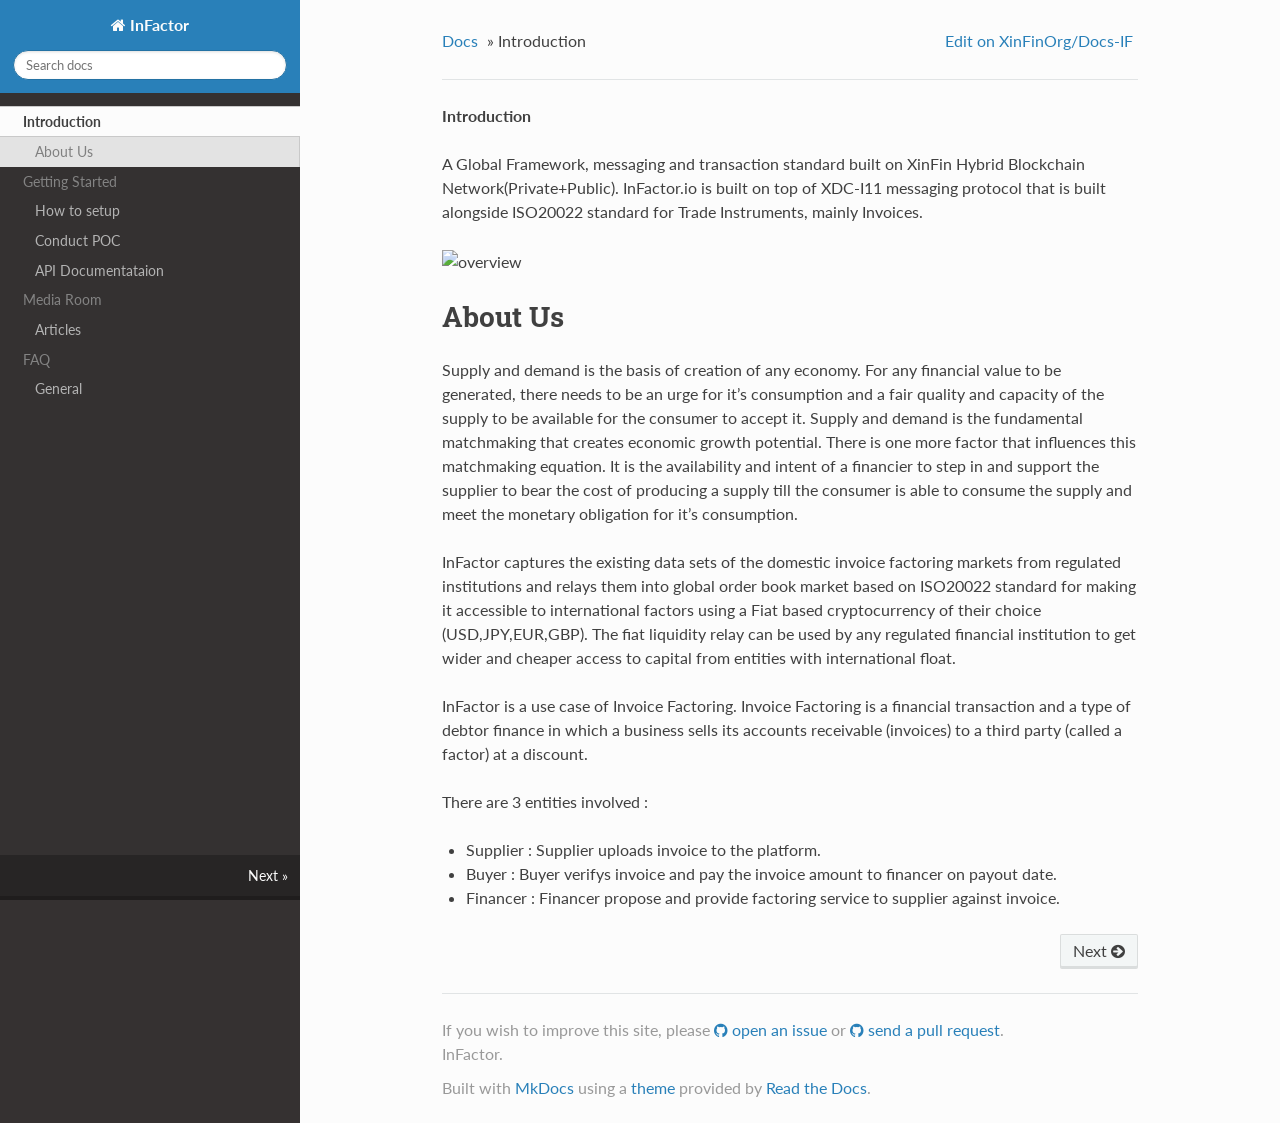
==== commit a1d5a9d8: "changes" ====
--- a/site/index.html
+++ b/site/index.html
@@ -141,8 +141,8 @@
 InFactor.io is built on top of XDC-I11 messaging protocol that is built alongside ISO20022 standard for Trade Instruments, mainly Invoices. </p>
 <p><img alt="overview" src="/assets/home.jpg" /></p>
 <h1 id="about-us"><strong>About Us</strong><a class="headerlink" href="#about-us" title="Permanent link">&para;</a></h1>
-<p>Supply and demand is the basis of creation of any economy. For any financial value to be generated, there needs to be an urge for it&rsquo;s consumption and a fair quality and capacity of the supply to be available for the consumer accept it. Supply and demand is the fundamental matchmaking that creates economic growth potential. There is one more factor that influences this matchmaking equation. It is the availability and intent of a financier to step in and support the supplier to bear the cost of producing a supply till the consumer is able to consume the supply and meet the monetary obligation for it&rsquo;s consumption.</p>
-<p>InFactor captures the existing data sets of the domestic invoice factoring markets from regulated institutions and relays them into global order book market based on ISO20022 standard for making it accessible to international factors using a Fiat based cryptocurrency of their choice (USD,JPY,EUR,GBP) The fiat liquidity relay can be used by any regulated financial institution to get wider and cheaper access to capital from entities with international float. </p>
+<p>Supply and demand is the basis of creation of any economy. For any financial value to be generated, there needs to be an urge for it&rsquo;s consumption and a fair quality and capacity of the supply to be available for the consumer to accept it. Supply and demand is the fundamental matchmaking that creates economic growth potential. There is one more factor that influences this matchmaking equation. It is the availability and intent of a financier to step in and support the supplier to bear the cost of producing a supply till the consumer is able to consume the supply and meet the monetary obligation for it&rsquo;s consumption.</p>
+<p>InFactor captures the existing data sets of the domestic invoice factoring markets from regulated institutions and relays them into global order book market based on ISO20022 standard for making it accessible to international factors using a Fiat based cryptocurrency of their choice (USD,JPY,EUR,GBP). The fiat liquidity relay can be used by any regulated financial institution to get wider and cheaper access to capital from entities with international float. </p>
 <p>InFactor is a use case of Invoice Factoring. Invoice Factoring is a financial transaction and a type of debtor finance in which a business sells its accounts receivable (invoices) to a third party (called a factor) at a discount.</p>
 <p>There are 3 entities involved :</p>
 <ul>
@@ -150,7 +150,7 @@
 <p>Supplier : Supplier uploads invoice to the platform.</p>
 </li>
 <li>
-<p>Buyer : Buyer Verifys invoice and pay the invoice amount to financer on payout date.</p>
+<p>Buyer : Buyer verifys invoice and pay the invoice amount to financer on payout date.</p>
 </li>
 <li>
 <p>Financer : Financer propose and provide factoring service to supplier against invoice.</p>
@@ -207,5 +207,5 @@
 
 <!--
 MkDocs version : 1.0.4
-Build Date UTC : 2019-03-15 07:46:14
+Build Date UTC : 2019-03-19 05:20:48
 -->
